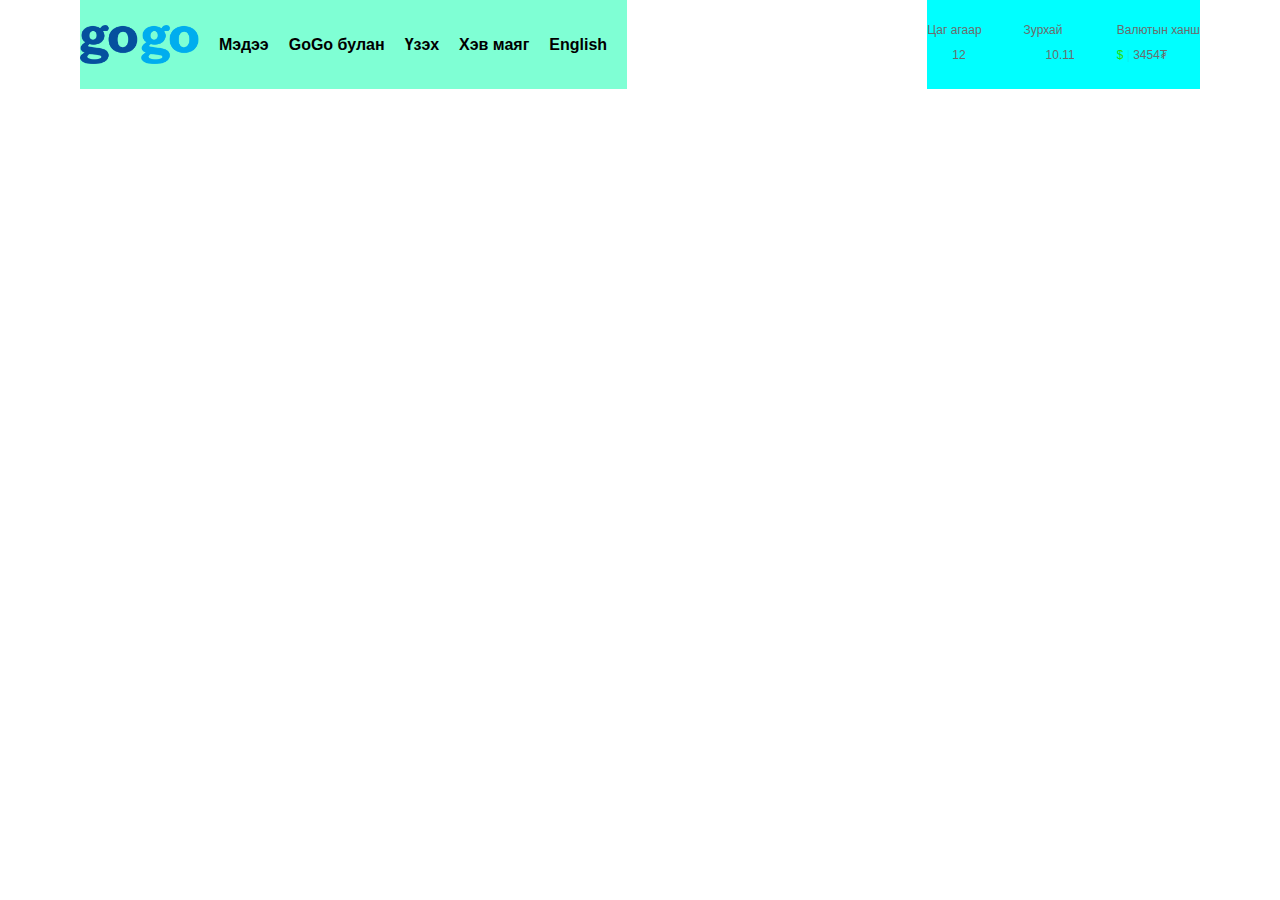
==== index.html @ 71630c90 "first commit" ====
<!DOCTYPE html>
<html lang="en">
  <head>
    <meta charset="UTF-8" />
    <meta name="viewport" content="width=device-width, initial-scale=1.0" />
    <title>Document</title>
    <link rel="stylesheet" href="./style.css" />
    <script
      src="https://kit.fontawesome.com/da4a5bc1f5.js"
      crossorigin="anonymous"
    ></script>
  </head>
  <body class="container">
    <header class="display-flex">
      <div class="header-left display-flex">
        <img src="./gogo-logo.345096b3.png" alt="gogo-logo" />
        <p>Мэдээ <i class="fa-solid fa-chevron-down"></i></p>
        <p>GoGo булан <i class="fa-solid fa-chevron-down"></i></p>
        <p>Үзэх <i class="fa-solid fa-chevron-down"></i></p>
        <p>Хэв маяг <i class="fa-solid fa-chevron-down"></i></p>
        <p>English</p>
        <i class="fa-solid fa-magnifying-glass"></i>
      </div>
      <div class="header-right display-flex">
        <div class="margin-right-30 nav-bar">
          <div>Цаг агаар</div>
          <div class="display-flex margin-top-5">
            <img
              class="margin-right-5"
              src="https://mgl.gogo.mn/newsn/v4/images/sun-icon.b61be7df.svg"
              width="20"
              alt=""
            />
            <p class="text-medium">12</p>
          </div>
        </div>
        <div class="nav-bar margin-right-30">
          <div>Зурхай</div>
          <div class="display-flex margin-top-5">
            <img
              class="margin-right-5"
              src="https://mgl.gogo.mn/newsn/v4/images/calendar-icon.ff84145b.svg"
              width="17"
              alt=""
            />
            <p class="text-medium">10.11</p>
          </div>
        </div>
        <div class="nav-bar">
          <div>Валютын ханш</div>
          <div class="margin-top-5">
            <span class="text-green">$</span>
            <span style="opacity: 0.1">|</span>
            3454₮
          </div>
        </div>
      </div>
    </header>
    <main></main>
    <footer></footer>
  </body>
</html>
---- style.css ----
* {
  box-sizing: border-box;
  margin: 0;
}
.container {
  font-family: Arial, Helvetica, sans-serif;
  max-width: 1200px;
  background-color: #fff;
  margin: auto;
}
.display-flex {
  display: flex;
}
.margin-top-5 {
  margin-top: 5px;
}
.margin-right-30 {
  margin-right: 30px;
}
.margin-right-5 {
  margin-right: 5px;
}
.text-medium {
  font-weight: 500;
}
.text-green {
  color: #2adb00;
}
header {
  justify-content: space-between;
  padding: 0px 40px;
  height: 89px;
  color: #6c6c6c;
  flex-wrap: wrap;
}
.header-left {
  align-items: center;
  font-size: 16px;
  font-weight: 700;
  color: #000;
  gap: 20px;
  background-color: aquamarine;
}
.header-right {
  font-size: 12px;
  font-weight: 300;
  gap: 12px;
  padding-top: 20px;
  background-color: aqua;
}
.nav-bar {
  line-height: 20px;
}
.header-left > img {
  height: 38.9px;
}
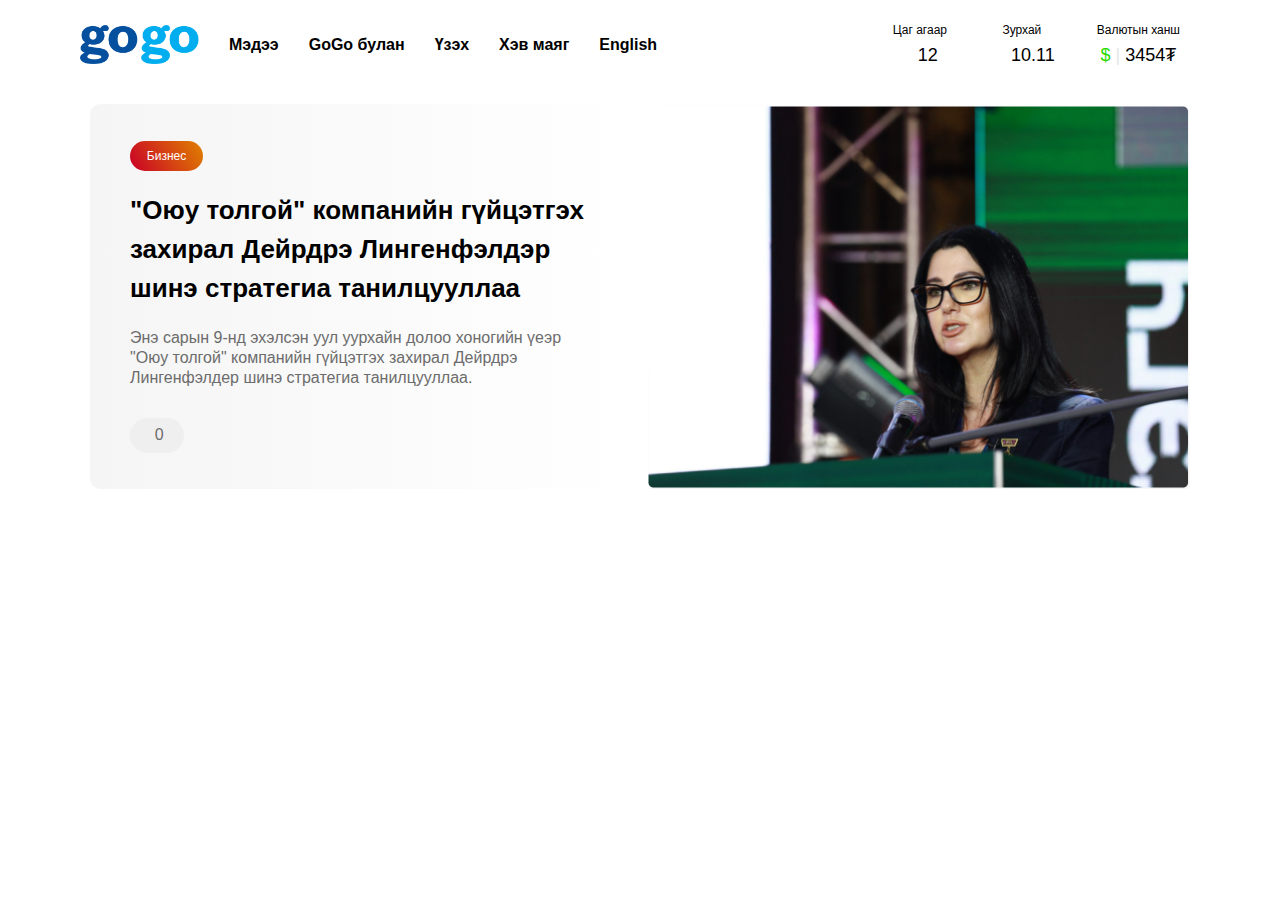
==== commit 445f933d: "section one" ====
--- a/index.html
+++ b/index.html
@@ -48,7 +48,7 @@
         </div>
         <div class="nav-bar">
           <div>Валютын ханш</div>
-          <div class="margin-top-5">
+          <div class="margin-top-5 text-medium">
             <span class="text-green">$</span>
             <span style="opacity: 0.1">|</span>
             3454₮
@@ -56,6 +56,30 @@
         </div>
       </div>
     </header>
+    <section class="section-one">
+      <div class="display-flex">
+        <div class="business padding-left-40">
+          <p class="business-button">Бизнес</p>
+          <h2>
+            "Оюу толгой" компанийн гүйцэтгэх захирал Дейрдрэ Лингенфэлдэр шинэ
+            стратегиа танилцууллаа
+          </h2>
+          <p class="text-13 color-grey margin-right-30 line-height-20">
+            Энэ сарын 9-нд эхэлсэн уул уурхайн долоо хоногийн үеэр "Оюу толгой"
+            компанийн гүйцэтгэх захирал Дейрдрэ Лингенфэлдер шинэ стратегиа
+            танилцууллаа.
+          </p>
+          <p class="share-button"><i class="fa-solid fa-share"></i>&nbsp;0</p>
+        </div>
+        <img id="business-photo" src="./bussiness photo.png" alt="" />
+      </div>
+      <div>
+        <div></div>
+        <div></div>
+        <div></div>
+        <div></div>
+      </div>
+    </section>
     <main></main>
     <footer></footer>
   </body>
--- a/style.css
+++ b/style.css
@@ -22,6 +22,7 @@
 }
 .text-medium {
   font-weight: 500;
+  font-size: 18px;
 }
 .text-green {
   color: #2adb00;
@@ -30,27 +31,99 @@
   justify-content: space-between;
   padding: 0px 40px;
   height: 89px;
-  color: #6c6c6c;
+  color: #000000;
   flex-wrap: wrap;
+  max-width: 1180px;
 }
 .header-left {
   align-items: center;
   font-size: 16px;
   font-weight: 700;
   color: #000;
-  gap: 20px;
-  background-color: aquamarine;
+  gap: 30px;
+}
+.fa-chevron-down {
+  font-size: 12px;
 }
 .header-right {
   font-size: 12px;
   font-weight: 300;
   gap: 12px;
   padding-top: 20px;
-  background-color: aqua;
 }
 .nav-bar {
   line-height: 20px;
+  text-align: center;
 }
 .header-left > img {
   height: 38.9px;
 }
+.section-one {
+  padding-top: 15px;
+  margin-bottom: 10px;
+  height: 736px;
+  margin: auto;
+  max-width: 1180px;
+  padding-right: 40px;
+  padding-left: 40px;
+}
+.business {
+  height: 385px;
+  width: 550px;
+  display: flex;
+  flex-direction: column;
+  justify-content: center;
+  background: linear-gradient(to right, #f5f5f5, #ffffff);
+  border-top-left-radius: 10px;
+  border-bottom-left-radius: 10px;
+}
+.business-button {
+  height: 30px;
+  width: 73px;
+  background: linear-gradient(129deg, #c40097, #d6710b);
+  background-image: linear-gradient(-120deg, #e08100, #c90027);
+  border-radius: 100px;
+  display: flex;
+  align-items: center;
+  justify-content: center;
+  color: #ffffff;
+  font-size: 12px;
+  margin-bottom: 20px;
+}
+h2 {
+  padding-right: 30px;
+  margin-bottom: 20px;
+  font-size: 26px;
+  line-height: 1.5;
+}
+.share-button {
+  margin-top: 30px;
+  width: 54px;
+  height: 35px;
+  background-color: #f0efef;
+  color: #6c6c6c;
+  display: flex;
+  justify-content: center;
+  align-items: center;
+  border-radius: 100px;
+}
+#business-photo {
+  height: 385px;
+  width: 550px;
+  margin-left: 15px;
+}
+.text{
+  font-size: 13px;
+}
+.color-grey {
+  color: #6c6c6c;
+}
+.line-height-20 {
+  line-height: 20px;
+}
+.padding-left-40 {
+  padding-left: 40px;
+}
+.fa-share {
+  color: #6c6c6c;
+}
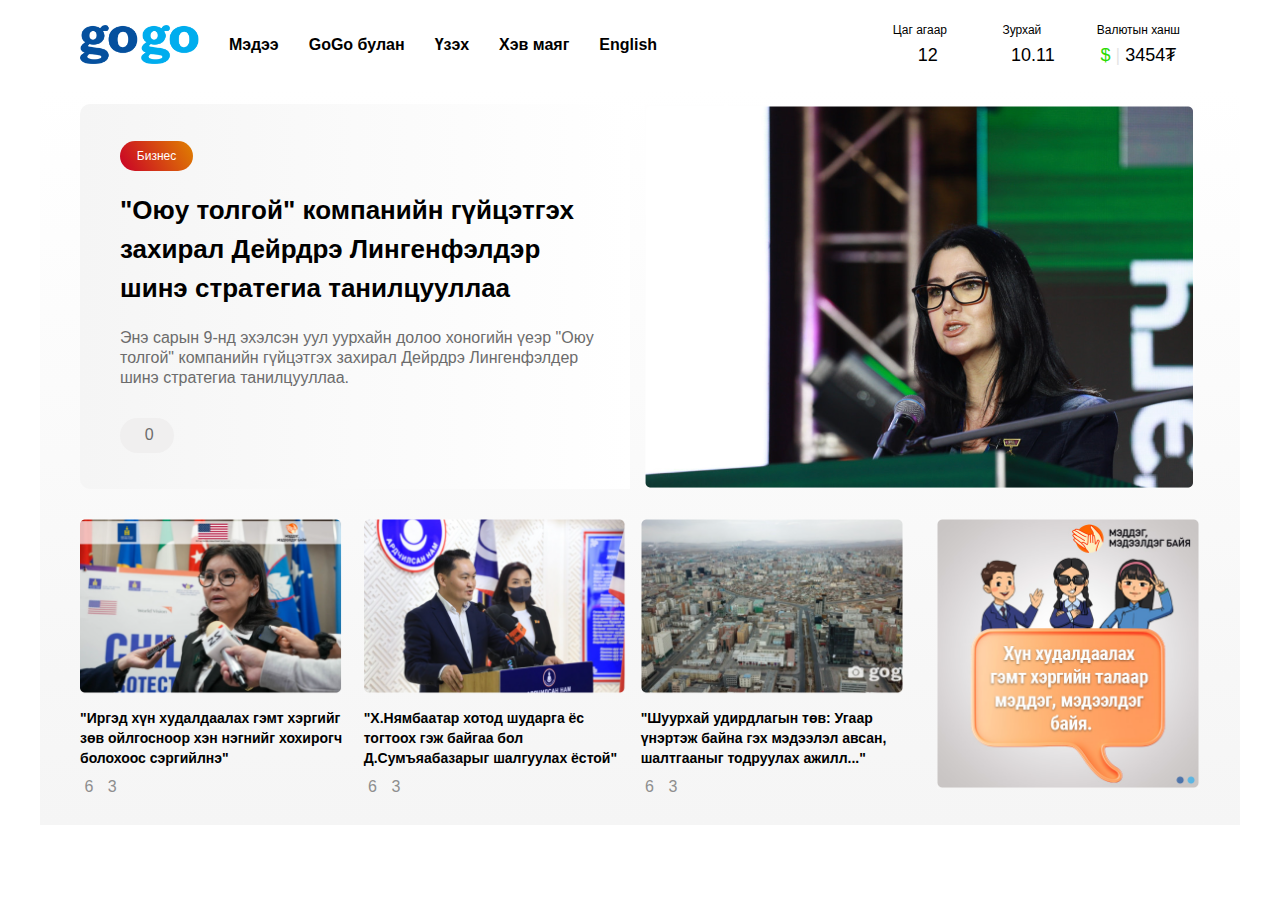
==== commit fd786e59: "section one end" ====
--- a/index.html
+++ b/index.html
@@ -56,7 +56,7 @@
         </div>
       </div>
     </header>
-    <section class="section-one">
+    <section class="section-one highlight">
       <div class="display-flex">
         <div class="business padding-left-40">
           <p class="business-button">Бизнес</p>
@@ -73,12 +73,36 @@
         </div>
         <img id="business-photo" src="./bussiness photo.png" alt="" />
       </div>
-      <div>
-        <div></div>
-        <div></div>
-        <div></div>
-        <div></div>
+      <div class="section-one-bottom display-flex">
+        <div>
+          <img src="./section-one-bottom-img-1.png" alt="">
+          <p class="margin-top-10 font-size-14 line-height-20 "> <b>"Иргэд хүн худалдаалах гэмт хэргийг зөв ойлгосноор хэн нэгнийг хохирогч болохоос сэргийлнэ"</b></p>
+          <div class="display-flex margin-top-10 color-grey-bright">
+            <p><i class="fa-solid fa-share"></i>&nbsp;6</p>
+            <p><i class="fa-solid fa-message"></i>&nbsp;3</p>
+          </div>
+        </div>
+        <div>
+          <img src="./section-one-bottom-img-2.png" alt="">
+          <p class="margin-top-10 font-size-14 line-height-20">
+            <b>"Х.Нямбаатар хотод шударга ёс тогтоох гэж байгаа бол Д.Сумъяабазарыг шалгуулах ёстой"</b></p>
+          <div class="display-flex  margin-top-10 color-grey-bright">
+            <p><i class="fa-solid fa-share"></i>&nbsp;6</p>
+            <p><i class="fa-solid fa-message"></i>&nbsp;3</p>
+          </div>
+        </div>
+        <div><img src="./section-one-bottom-3.png" alt="">
+          <p class="margin-top-10 font-size-14 line-height-20 "> <b>"Шуурхай удирдлагын төв: Угаар үнэртэж байна гэх мэдээлэл авсан, шалтгааныг тодруулах ажилл..."</b></p>
+          <div class="display-flex margin-top-10 color-grey-bright">
+            <p><i class="fa-solid fa-share "></i>&nbsp;6</p>
+            <p><i class="fa-solid fa-message"></i>&nbsp;3</p>
+          </div>
+        </div>
+        <div> <img id="adds" src="./section-one-bottom-4.png" alt=""></div>
       </div>
+    </section>
+    <section class="section-two">
+      
     </section>
     <main></main>
     <footer></footer>
--- a/style.css
+++ b/style.css
@@ -24,8 +24,27 @@
   font-weight: 500;
   font-size: 18px;
 }
+.padding-left-40 {
+  padding-left: 40px;
+}
+.margin-top-10 {
+  margin-top: 10px;
+}
+.font-size-14 {
+  font-size: 14px;
+}
 .text-green {
   color: #2adb00;
+}
+.line-height-20 {
+  line-height: 20px;
+}
+.color-grey {
+  color: #6c6c6c;
+}
+.color-grey-bright {
+  color: #8e8e8e;
+  gap: 10px;
 }
 header {
   justify-content: space-between;
@@ -66,6 +85,10 @@
   max-width: 1180px;
   padding-right: 40px;
   padding-left: 40px;
+}
+.highlight {
+  background: linear-gradient(to top, #f5f5f5, #ffffff);
+  max-width: 2000px !important;
 }
 .business {
   height: 385px;
@@ -112,18 +135,24 @@
   width: 550px;
   margin-left: 15px;
 }
-.text{
+.text {
   font-size: 13px;
 }
-.color-grey {
-  color: #6c6c6c;
-}
-.line-height-20 {
-  line-height: 20px;
-}
-.padding-left-40 {
-  padding-left: 40px;
+.fa-message {
+  color: #8e8e8e;
 }
 .fa-share {
-  color: #6c6c6c;
+  color: #8e8e8e;
 }
+.section-one-bottom {
+  height: 233px;
+  gap: 15px;
+  margin-top: 30px;
+  padding-bottom: 50px;
+}
+.section-one-bottom img {
+  height: 175px;
+}
+#adds {
+  height: 270px;
+}
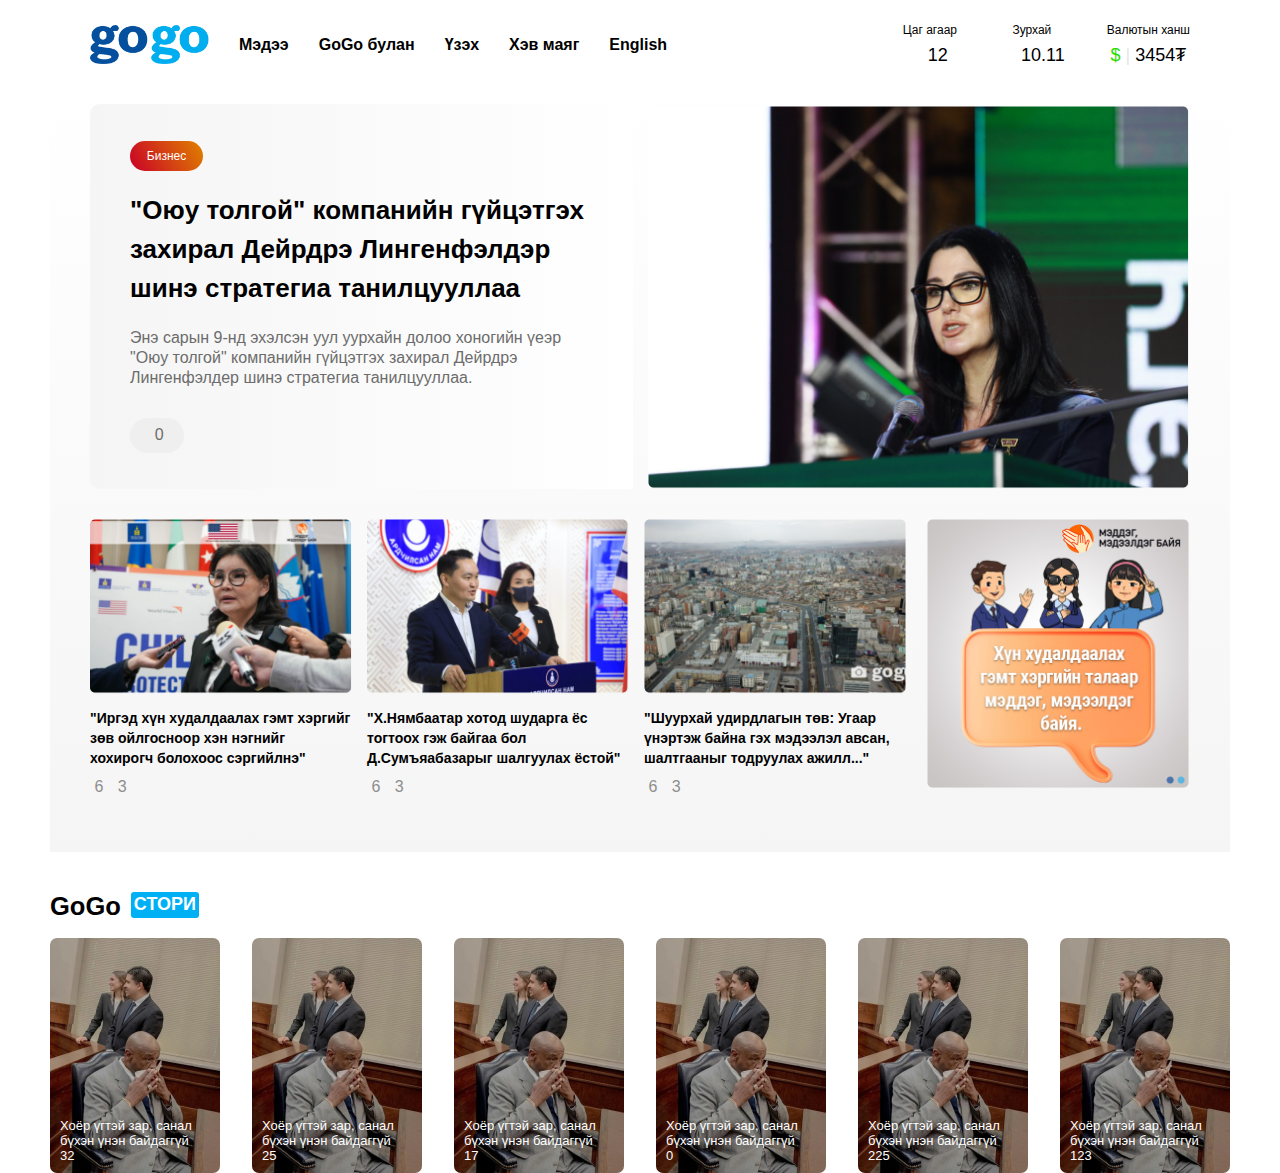
==== commit 65220aa2: "section two, three" ====
--- a/index.html
+++ b/index.html
@@ -75,36 +75,157 @@
       </div>
       <div class="section-one-bottom display-flex">
         <div>
-          <img src="./section-one-bottom-img-1.png" alt="">
-          <p class="margin-top-10 font-size-14 line-height-20 "> <b>"Иргэд хүн худалдаалах гэмт хэргийг зөв ойлгосноор хэн нэгнийг хохирогч болохоос сэргийлнэ"</b></p>
+          <img src="./section-one-bottom-img-1.png" alt="" />
+          <p class="margin-top-10 font-size-14 line-height-20">
+            <b
+              >"Иргэд хүн худалдаалах гэмт хэргийг зөв ойлгосноор хэн нэгнийг
+              хохирогч болохоос сэргийлнэ"</b
+            >
+          </p>
           <div class="display-flex margin-top-10 color-grey-bright">
             <p><i class="fa-solid fa-share"></i>&nbsp;6</p>
             <p><i class="fa-solid fa-message"></i>&nbsp;3</p>
           </div>
         </div>
         <div>
-          <img src="./section-one-bottom-img-2.png" alt="">
+          <img src="./section-one-bottom-img-2.png" alt="" />
           <p class="margin-top-10 font-size-14 line-height-20">
-            <b>"Х.Нямбаатар хотод шударга ёс тогтоох гэж байгаа бол Д.Сумъяабазарыг шалгуулах ёстой"</b></p>
-          <div class="display-flex  margin-top-10 color-grey-bright">
+            <b
+              >"Х.Нямбаатар хотод шударга ёс тогтоох гэж байгаа бол
+              Д.Сумъяабазарыг шалгуулах ёстой"</b
+            >
+          </p>
+          <div class="display-flex margin-top-10 color-grey-bright">
             <p><i class="fa-solid fa-share"></i>&nbsp;6</p>
             <p><i class="fa-solid fa-message"></i>&nbsp;3</p>
           </div>
         </div>
-        <div><img src="./section-one-bottom-3.png" alt="">
-          <p class="margin-top-10 font-size-14 line-height-20 "> <b>"Шуурхай удирдлагын төв: Угаар үнэртэж байна гэх мэдээлэл авсан, шалтгааныг тодруулах ажилл..."</b></p>
+        <div>
+          <img src="./section-one-bottom-3.png" alt="" />
+          <p class="margin-top-10 font-size-14 line-height-20">
+            <b
+              >"Шуурхай удирдлагын төв: Угаар үнэртэж байна гэх мэдээлэл авсан,
+              шалтгааныг тодруулах ажилл..."</b
+            >
+          </p>
           <div class="display-flex margin-top-10 color-grey-bright">
-            <p><i class="fa-solid fa-share "></i>&nbsp;6</p>
+            <p><i class="fa-solid fa-share"></i>&nbsp;6</p>
             <p><i class="fa-solid fa-message"></i>&nbsp;3</p>
           </div>
         </div>
-        <div> <img id="adds" src="./section-one-bottom-4.png" alt=""></div>
+        <div><img id="adds" src="./section-one-bottom-4.png" alt="" /></div>
       </div>
     </section>
-    <section class="section-two">
-      
+    <section class="section-two container">
+      <div class="display-flex">
+        <p id="gogo-tittle">GoGo</p>
+        <p id="story">СТОРИ</p>
+      </div>
+      <div class="section-two-bottom display-flex container">
+        <div class="card card1">
+          <div class="card-top">
+            <img
+              src="https://mgl.gogo.mn//newsn/v4/images/author.df8ba556.svg"
+              width="30"
+              alt=""
+            />&nbsp;
+          </div>
+          <div class="card-bottom">
+            <div>Хоёр үгтэй зар, санал бүхэн үнэн байдаггүй</div>
+            <div>
+              <i class="fas fa-eye margin-top-5 "></i>
+              32
+            </div>
+          </div>
+        </div>
+        <div class="card card1">
+          <div class="card-top">
+            <img
+              src="https://mgl.gogo.mn//newsn/v4/images/author.df8ba556.svg"
+              width="30"
+              alt=""
+            />&nbsp;
+          </div>
+          <div class="card-bottom">
+            <div>Хоёр үгтэй зар, санал бүхэн үнэн байдаггүй</div>
+            <div>
+              <i class="fas fa-eye margin-top-5 "></i>
+              25
+            </div>
+          </div>
+        </div>
+        <div class="card card1">
+          <div class="card-top">
+            <img
+              src="https://mgl.gogo.mn//newsn/v4/images/author.df8ba556.svg"
+              width="30"
+              alt=""
+            />&nbsp;
+          </div>
+          <div class="card-bottom">
+            <div>Хоёр үгтэй зар, санал бүхэн үнэн байдаггүй</div>
+            <div>
+              <i class="fas fa-eye margin-top-5 "></i>
+              17
+            </div>
+          </div>
+        </div>
+        <div class="card card1">
+          <div class="card-top">
+            <img
+              src="https://mgl.gogo.mn//newsn/v4/images/author.df8ba556.svg"
+              width="30"
+              alt=""
+            />&nbsp;
+          </div>
+          <div class="card-bottom">
+            <div>Хоёр үгтэй зар, санал бүхэн үнэн байдаггүй</div>
+            <div>
+              <i class="fas fa-eye margin-top-5 "></i>
+              0
+            </div>
+          </div>
+        </div>
+        <div class="card card1">
+          <div class="card-top">
+            <img
+              src="https://mgl.gogo.mn//newsn/v4/images/author.df8ba556.svg"
+              width="30"
+              alt=""
+            />&nbsp;
+          </div>
+          <div class="card-bottom">
+            <div>Хоёр үгтэй зар, санал бүхэн үнэн байдаггүй</div>
+            <div>
+              <i class="fas fa-eye margin-top-5 "></i>
+              225
+            </div>
+          </div>
+        </div>
+        <div class="card card1">
+          <div class="card-top">
+            <img
+              src="https://mgl.gogo.mn//newsn/v4/images/author.df8ba556.svg"
+              width="30"
+              alt=""
+            />&nbsp;
+          </div>
+          <div class="card-bottom">
+            <div>Хоёр үгтэй зар, санал бүхэн үнэн байдаггүй</div>
+            <div>
+              <i class="fas fa-eye margin-top-5 "></i>
+              123
+            </div>
+          </div>
+        </div>
+      </div>
     </section>
-    <main></main>
+    <section class="section-three">
+      <aside class="left-aside">
+
+      </aside>
+      <aside class="right-aside"></aside>
+    </section>
     <footer></footer>
   </body>
 </html>
--- a/style.css
+++ b/style.css
@@ -4,8 +4,7 @@
 }
 .container {
   font-family: Arial, Helvetica, sans-serif;
-  max-width: 1200px;
-  background-color: #fff;
+  max-width: 1180px;
   margin: auto;
 }
 .display-flex {
@@ -79,8 +78,8 @@
 }
 .section-one {
   padding-top: 15px;
-  margin-bottom: 10px;
-  height: 736px;
+  padding-bottom: 50px;
+  height: 763px;
   margin: auto;
   max-width: 1180px;
   padding-right: 40px;
@@ -148,7 +147,6 @@
   height: 233px;
   gap: 15px;
   margin-top: 30px;
-  padding-bottom: 50px;
 }
 .section-one-bottom img {
   height: 175px;
@@ -156,3 +154,61 @@
 #adds {
   height: 270px;
 }
+.section-two {
+  height: 25.5px;
+  margin-top: 40px;
+}
+#gogo-tittle {
+  font-size: 25.5px;
+  font-family: Arial, Helvetica, sans-serif;
+  font-weight: 600;
+}
+#story {
+  height: 25.5px;
+  width: 69, 7px;
+  font-size: 18px;
+  font-weight: 700;
+  background-color: #00b0f4;
+  border-radius: 3px;
+  padding: 2px 3px;
+  color: #fff;
+  display: flex;
+  align-items: center;
+  justify-content: center;
+  margin-left: 10px;
+  margin-bottom: 20px;
+}
+.section-two-bottom {
+  max-width: 1180px;
+  justify-content: space-between;
+}
+.card {
+  height: 235px;
+  width: 170px;
+  display: flex;
+  flex-direction: column;
+  justify-content: space-between;
+  border-radius: 7px;
+}
+.card1 {
+  background: url(./section\ two\ 2.png);
+  background-size: 100%;
+}
+.card:hover {
+  opacity: 1;
+  background-size: 105%;
+  transition: all 0.7s;
+}
+.card-top {
+  height: 50px;
+  padding: 10px;
+}
+.card-bottom {
+  font-size: 13px;
+  color: #FFFFFF;
+  font-weight: 500;
+  padding: 10px;
+}
+.fa-eye {
+  color:#ffffff
+}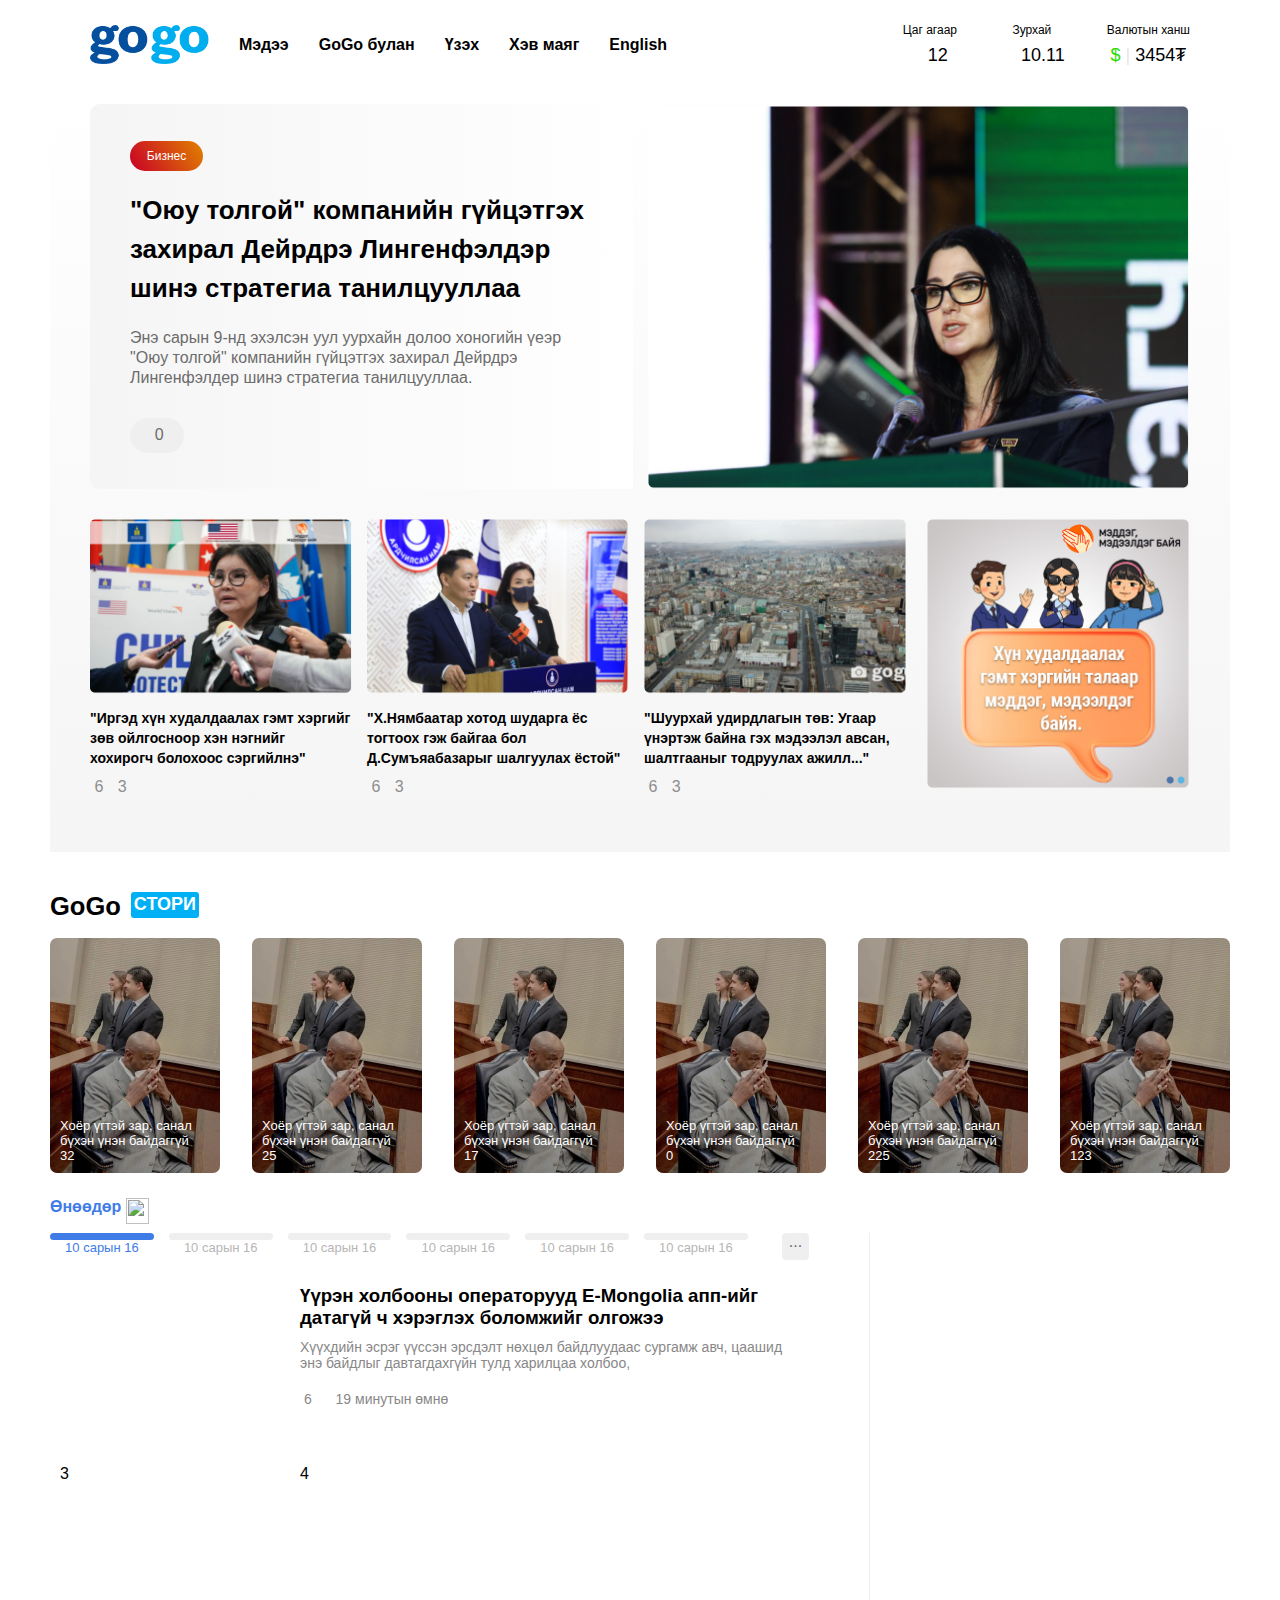
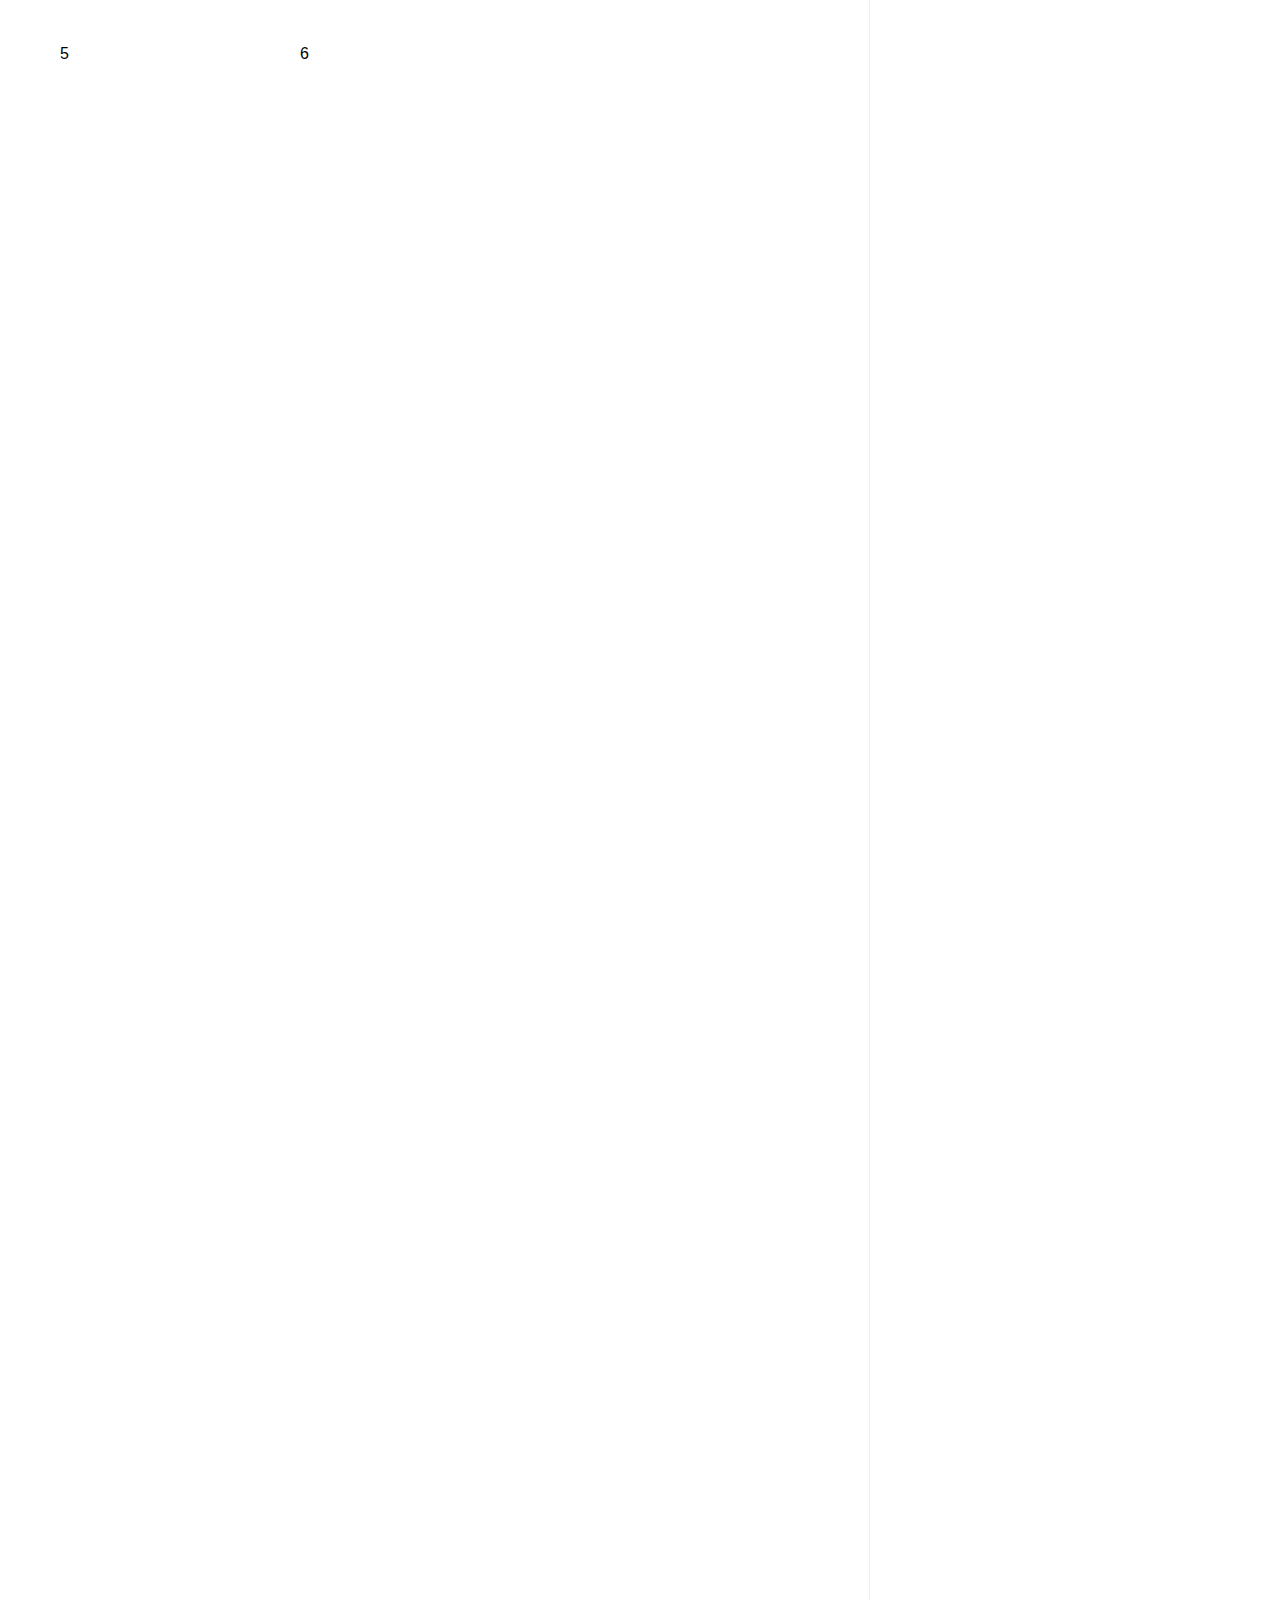
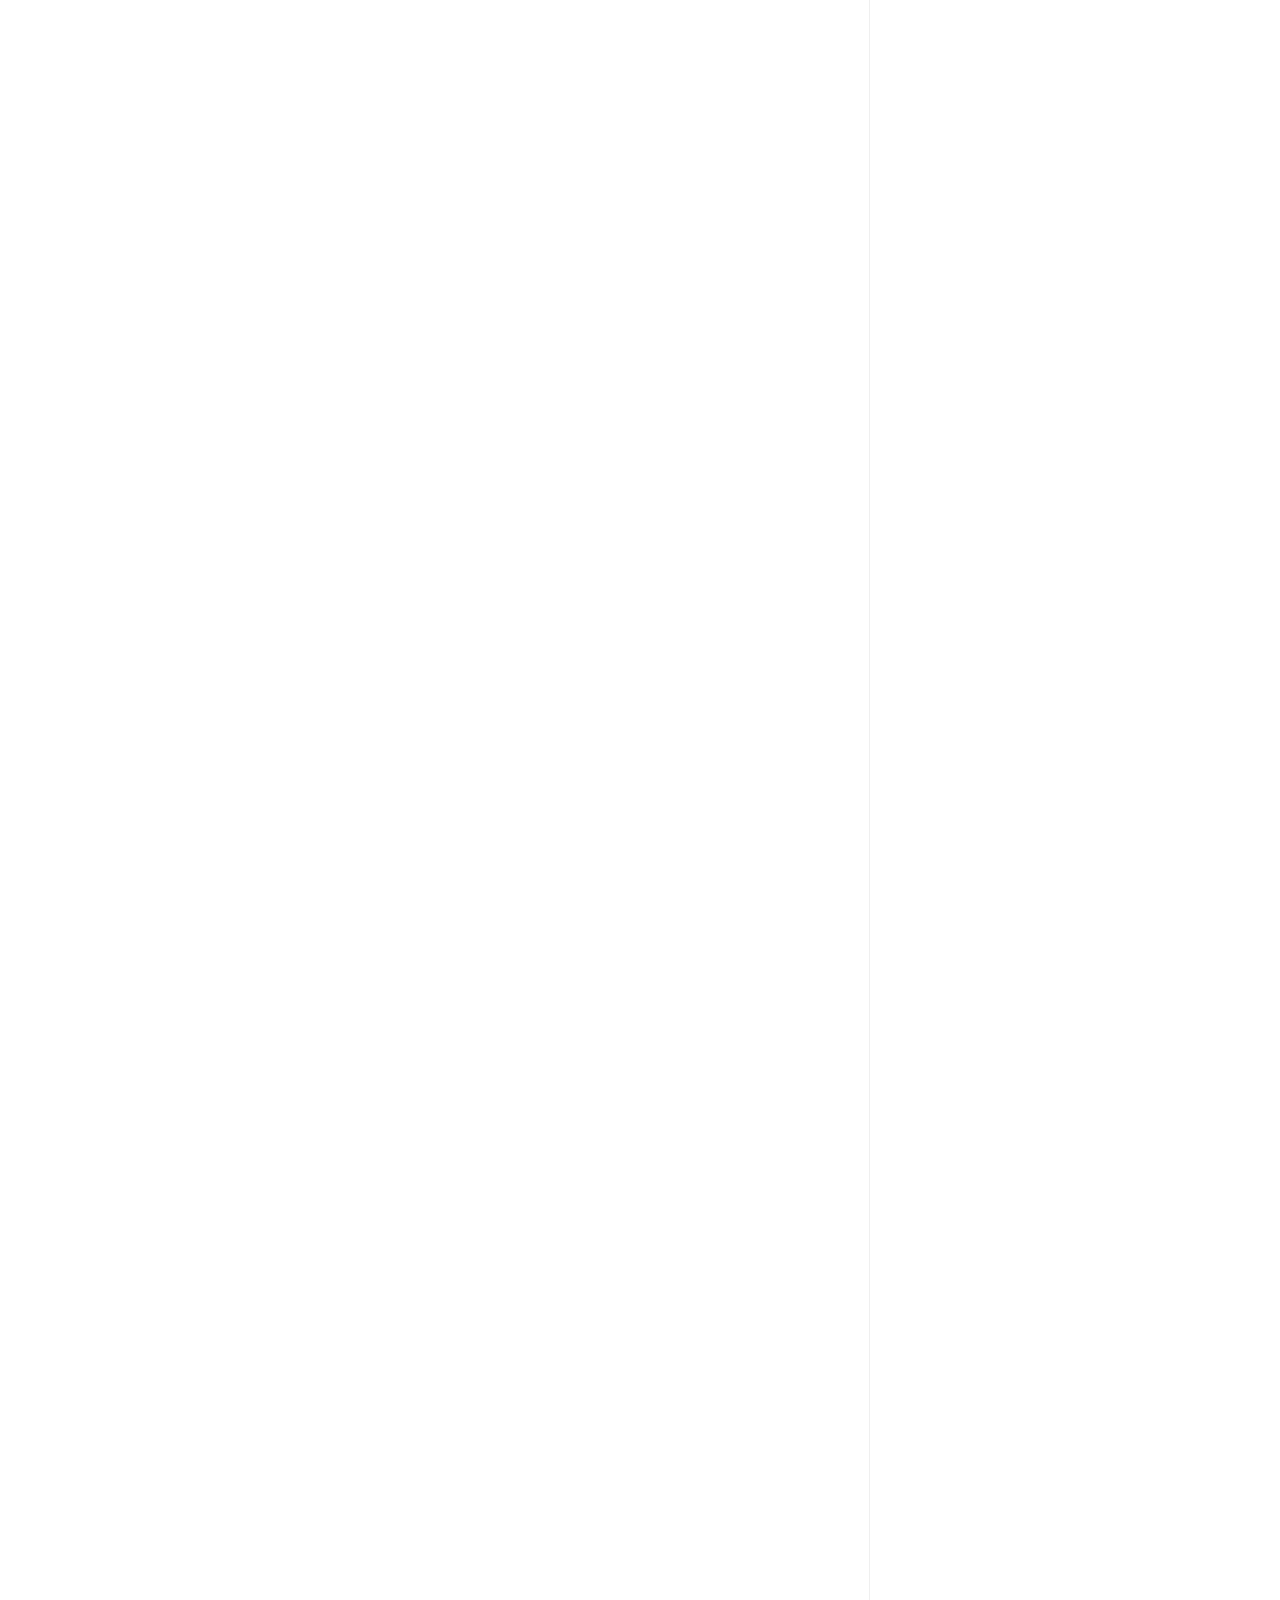
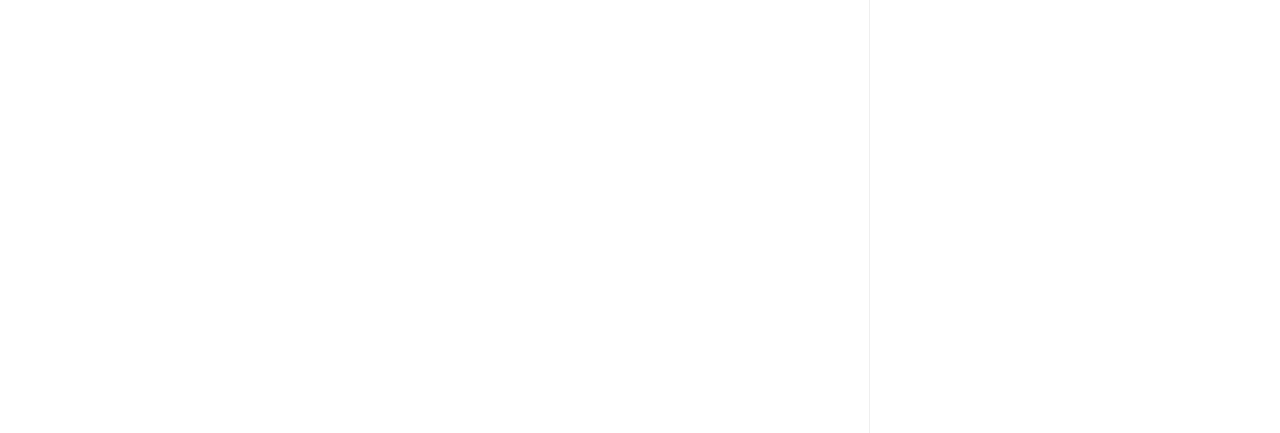
==== commit aa97e567: "aside" ====
--- a/index.html
+++ b/index.html
@@ -133,7 +133,7 @@
           <div class="card-bottom">
             <div>Хоёр үгтэй зар, санал бүхэн үнэн байдаггүй</div>
             <div>
-              <i class="fas fa-eye margin-top-5 "></i>
+              <i class="fas fa-eye margin-top-5"></i>
               32
             </div>
           </div>
@@ -149,7 +149,7 @@
           <div class="card-bottom">
             <div>Хоёр үгтэй зар, санал бүхэн үнэн байдаггүй</div>
             <div>
-              <i class="fas fa-eye margin-top-5 "></i>
+              <i class="fas fa-eye margin-top-5"></i>
               25
             </div>
           </div>
@@ -165,7 +165,7 @@
           <div class="card-bottom">
             <div>Хоёр үгтэй зар, санал бүхэн үнэн байдаггүй</div>
             <div>
-              <i class="fas fa-eye margin-top-5 "></i>
+              <i class="fas fa-eye margin-top-5"></i>
               17
             </div>
           </div>
@@ -181,7 +181,7 @@
           <div class="card-bottom">
             <div>Хоёр үгтэй зар, санал бүхэн үнэн байдаггүй</div>
             <div>
-              <i class="fas fa-eye margin-top-5 "></i>
+              <i class="fas fa-eye margin-top-5"></i>
               0
             </div>
           </div>
@@ -197,7 +197,7 @@
           <div class="card-bottom">
             <div>Хоёр үгтэй зар, санал бүхэн үнэн байдаггүй</div>
             <div>
-              <i class="fas fa-eye margin-top-5 "></i>
+              <i class="fas fa-eye margin-top-5"></i>
               225
             </div>
           </div>
@@ -213,16 +213,82 @@
           <div class="card-bottom">
             <div>Хоёр үгтэй зар, санал бүхэн үнэн байдаггүй</div>
             <div>
-              <i class="fas fa-eye margin-top-5 "></i>
+              <i class="fas fa-eye margin-top-5"></i>
               123
             </div>
           </div>
         </div>
       </div>
     </section>
-    <section class="section-three">
+    <section class="section-three container">
       <aside class="left-aside">
-
+        <div class="display-flex today">
+          <p>Өнөөдөр</p>
+          &nbsp;
+          <img
+            src="https://mgl.gogo.mn//newsn/v4/images/todaynews.6ba1d8b2.png"
+            width="23"
+            alt=""
+            style="height: 26px"
+          />
+        </div>
+        <div class="display-flex">
+          <a class="home-calendar-container"
+            ><div class="calendar-one-day"></div>
+            <div class="home-calendar-text">10 сарын 16</div></a
+          >
+          <a class="home-calendar-container-grey"
+            ><div class="calendar-one-day-grey"></div>
+            <div class="home-calendar-text-grey">10 сарын 16</div></a
+          >
+          <a class="home-calendar-container-grey"
+            ><div class="calendar-one-day-grey"></div>
+            <div class="home-calendar-text-grey">10 сарын 16</div></a
+          >
+          <a class="home-calendar-container-grey"
+            ><div class="calendar-one-day-grey"></div>
+            <div class="home-calendar-text-grey">10 сарын 16</div></a
+          >
+          <a class="home-calendar-container-grey"
+            ><div class="calendar-one-day-grey"></div>
+            <div class="home-calendar-text-grey">10 сарын 16</div></a
+          >
+          <a class="home-calendar-container-grey"
+            ><div class="calendar-one-day-grey"></div>
+            <div class="home-calendar-text-grey">10 сарын 16</div></a
+          >
+        </div>
+        <div class="grid-container">
+          <div>
+            <img
+              src="https://mgl.gogo.mn/newsn/thumbnail/420/images/c/2023/10/311859-16102023-1697442741-836131948-opeartors.jpg"
+              alt=""
+              style="height: 135px"
+            />
+          </div>
+          <div>
+            <h3>
+              Үүрэн холбооны операторууд E-Mongolia апп-ийг датагүй ч хэрэглэх
+              боломжийг олгожээ
+            </h3>
+            <p class="margin-top-10 font-size-14 color88">
+              Хүүхдийн эсрэг үүссэн эрсдэлт нөхцөл байдлуудаас сургамж авч,
+              цаашид энэ байдлыг давтагдахгүйн тулд харилцаа холбоо,
+            </p>
+            <div class="display-flex color88 margin-top-20 font-size-14">
+              <p><i class="fa-solid fa-share "></i>&nbsp;6</p>
+              <p><i class="fa-solid fa-clock "></i>&nbsp;19 минутын өмнө</p>
+            </div>
+          </div>
+          <div>3</div>
+          <div>4</div>
+          <div>5</div>
+          <div>6</div>
+        </div>
+      </aside>
+      <aside class="middle-aside display-flex">
+        <p>...</p>
+        <div class="line"></div>
       </aside>
       <aside class="right-aside"></aside>
     </section>
--- a/style.css
+++ b/style.css
@@ -44,6 +44,12 @@
 .color-grey-bright {
   color: #8e8e8e;
   gap: 10px;
+}
+.color88 {
+  color: #888888;
+}
+.margin-top-20 {
+  margin-top: 20px;
 }
 header {
   justify-content: space-between;
@@ -205,10 +211,94 @@
 }
 .card-bottom {
   font-size: 13px;
-  color: #FFFFFF;
+  color: #ffffff;
   font-weight: 500;
   padding: 10px;
 }
 .fa-eye {
-  color:#ffffff
-}+  color: #ffffff;
+}
+.section-three {
+  display: flex;
+  margin-top: 280px;
+}
+.left-aside {
+  width: 690px;
+}
+.today {
+  color: #407ce8;
+  font-size: 16px;
+  font-weight: 550;
+  height: 27.8px;
+  margin-bottom: 8px;
+}
+.home-calendar-container {
+  color: #b7b6b6;
+  width: 103.8px;
+  height: 22px;
+}
+.home-calendar-container-grey {
+  color: #b7b6b6;
+  width: 118.8px;
+  height: 22px;
+}
+.calendar-one-day {
+  width: 103.8px;
+  height: 7px;
+  background-color: #407ce8;
+  border-radius: 5px;
+}
+.calendar-one-day-grey {
+  width: 103.8px;
+  height: 7px;
+  background-color: #efefef;
+  border-radius: 5px;
+  margin-left: 15px;
+}
+.home-calendar-text {
+  color: #407ce8;
+  font-size: 13px;
+  text-align: center;
+}
+.home-calendar-text-grey {
+  color: #b7b6b6;
+  font-size: 13px;
+  text-align: center;
+  margin-left: 15px;
+}
+.grid-container {
+  width: 740px;
+  display: grid;
+  grid-template-columns: 220px 500px;
+  grid-template-rows: 160px 160px 160px;
+  gap: 20px;
+  padding: 10px;
+  padding-top: 30px;
+}
+.middle-aside {
+  margin-left: 30px;
+}
+.middle-aside > p {
+  text-align: center;
+  width: 27px;
+  height: 27px;
+  color: #6c6c6c;
+  background-color: #efefef;
+  border-radius: 4px;
+  margin-top: 35px;
+  margin-left: 12px;
+}
+.line {
+  height: 4000px;
+  border-left: #efefef solid 1px;
+  margin-left: 60px;
+  margin-top: 35px;
+}
+.right-aside {
+  width: 290px;
+  margin-left: 70px;
+  margin-top: 35px;
+}
+.fa-clock {
+  margin-left: 20px;
+}
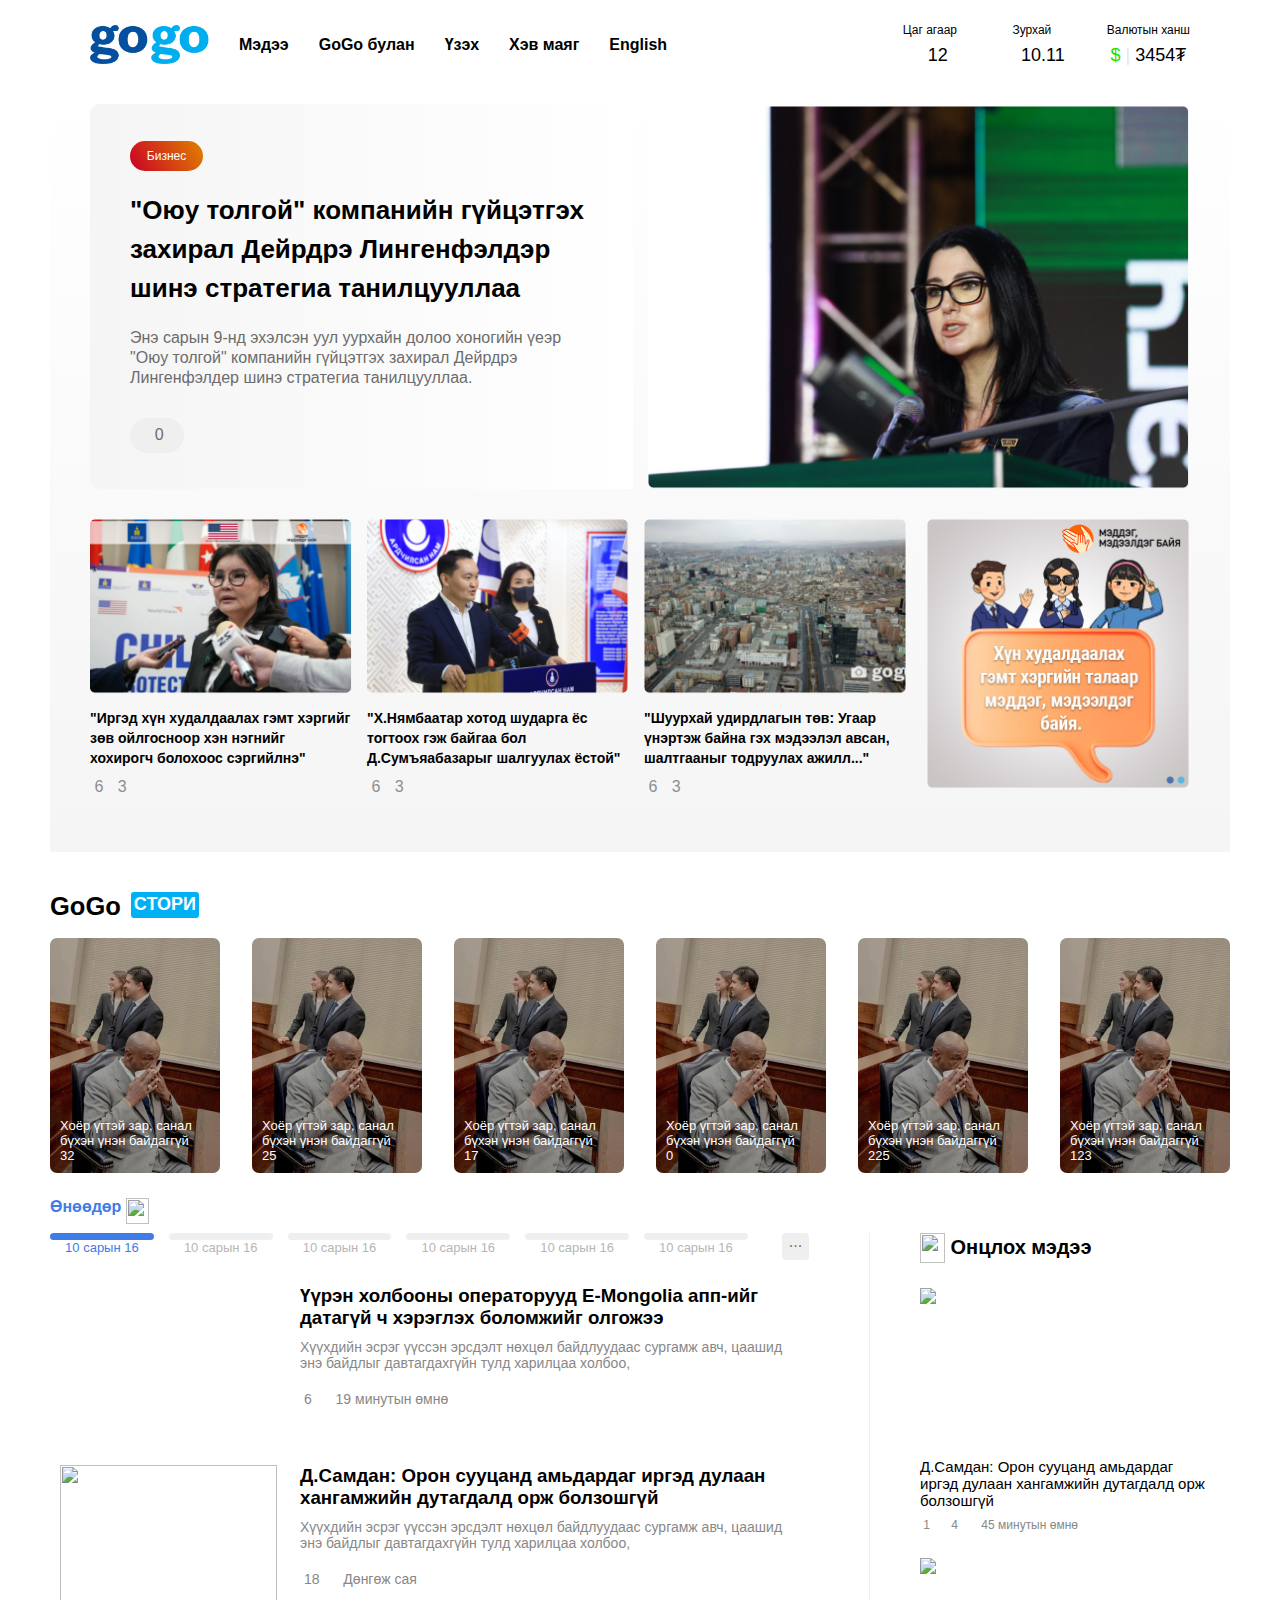
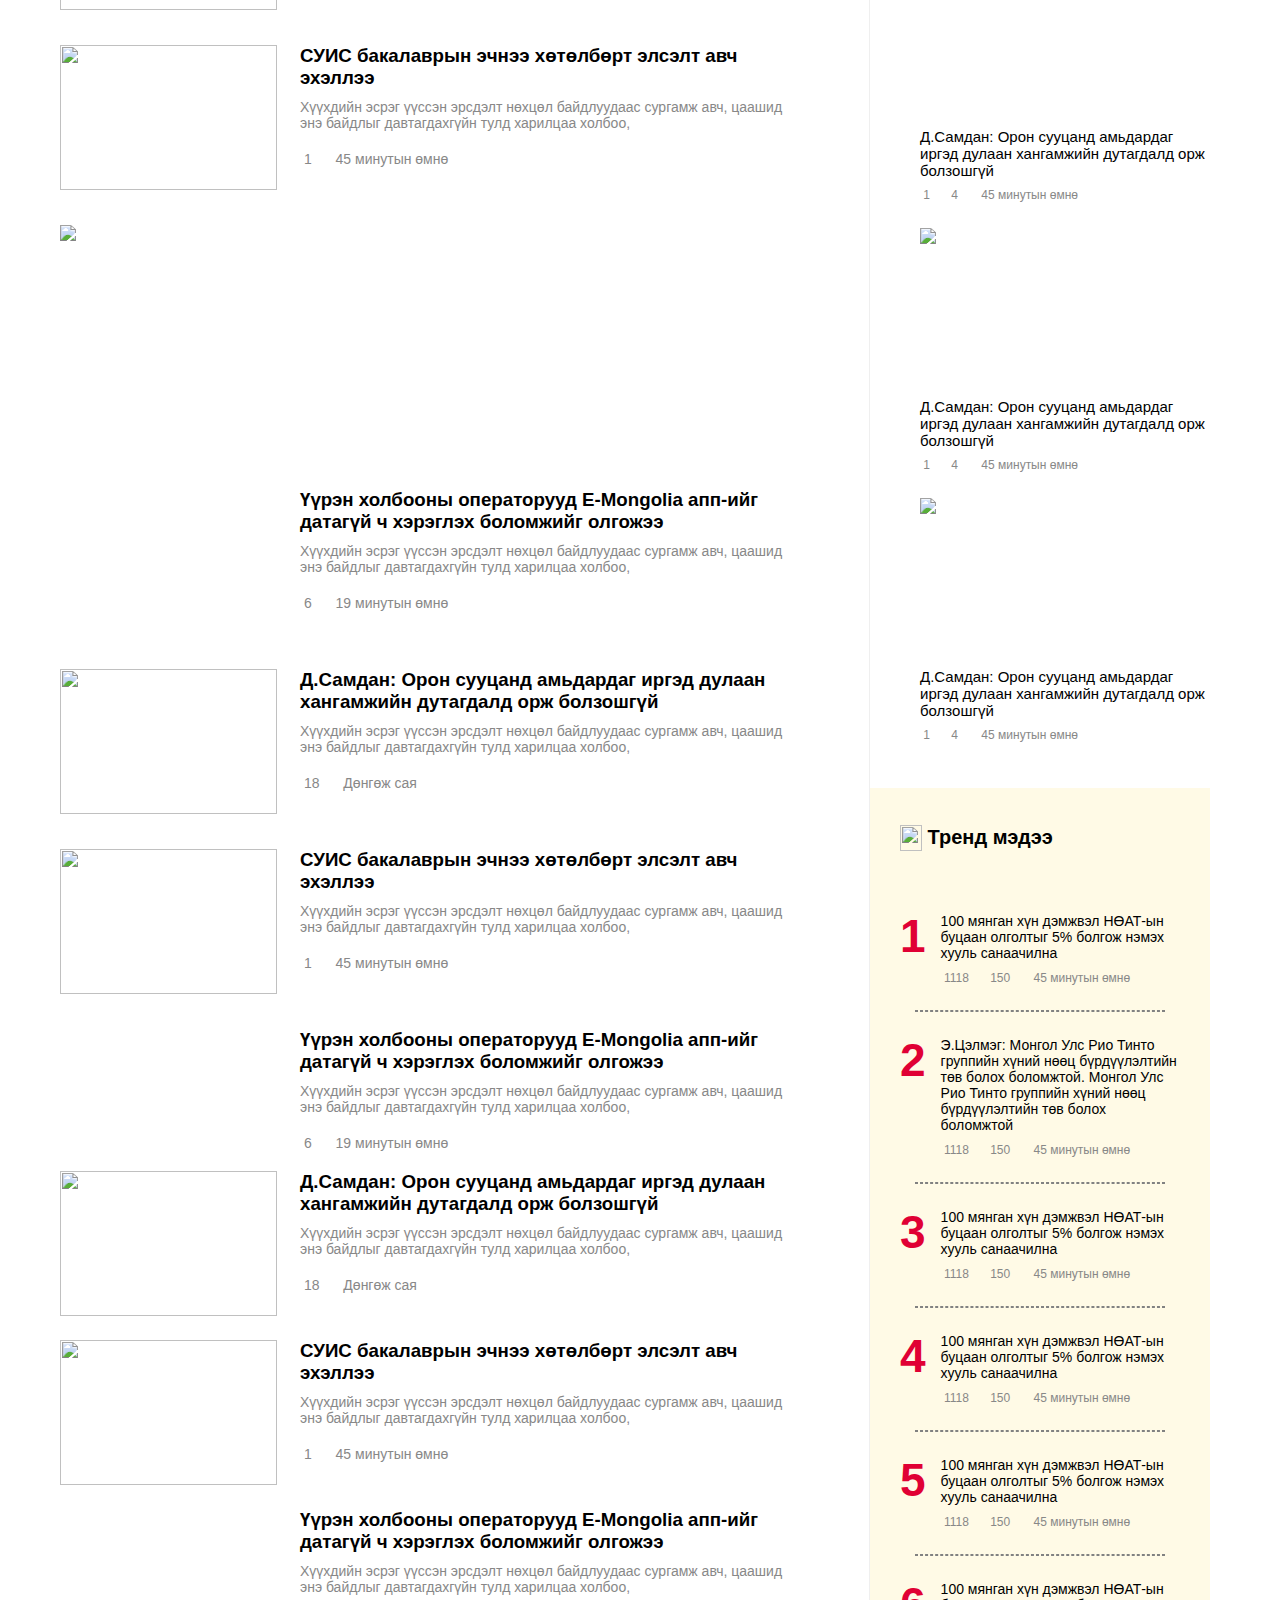
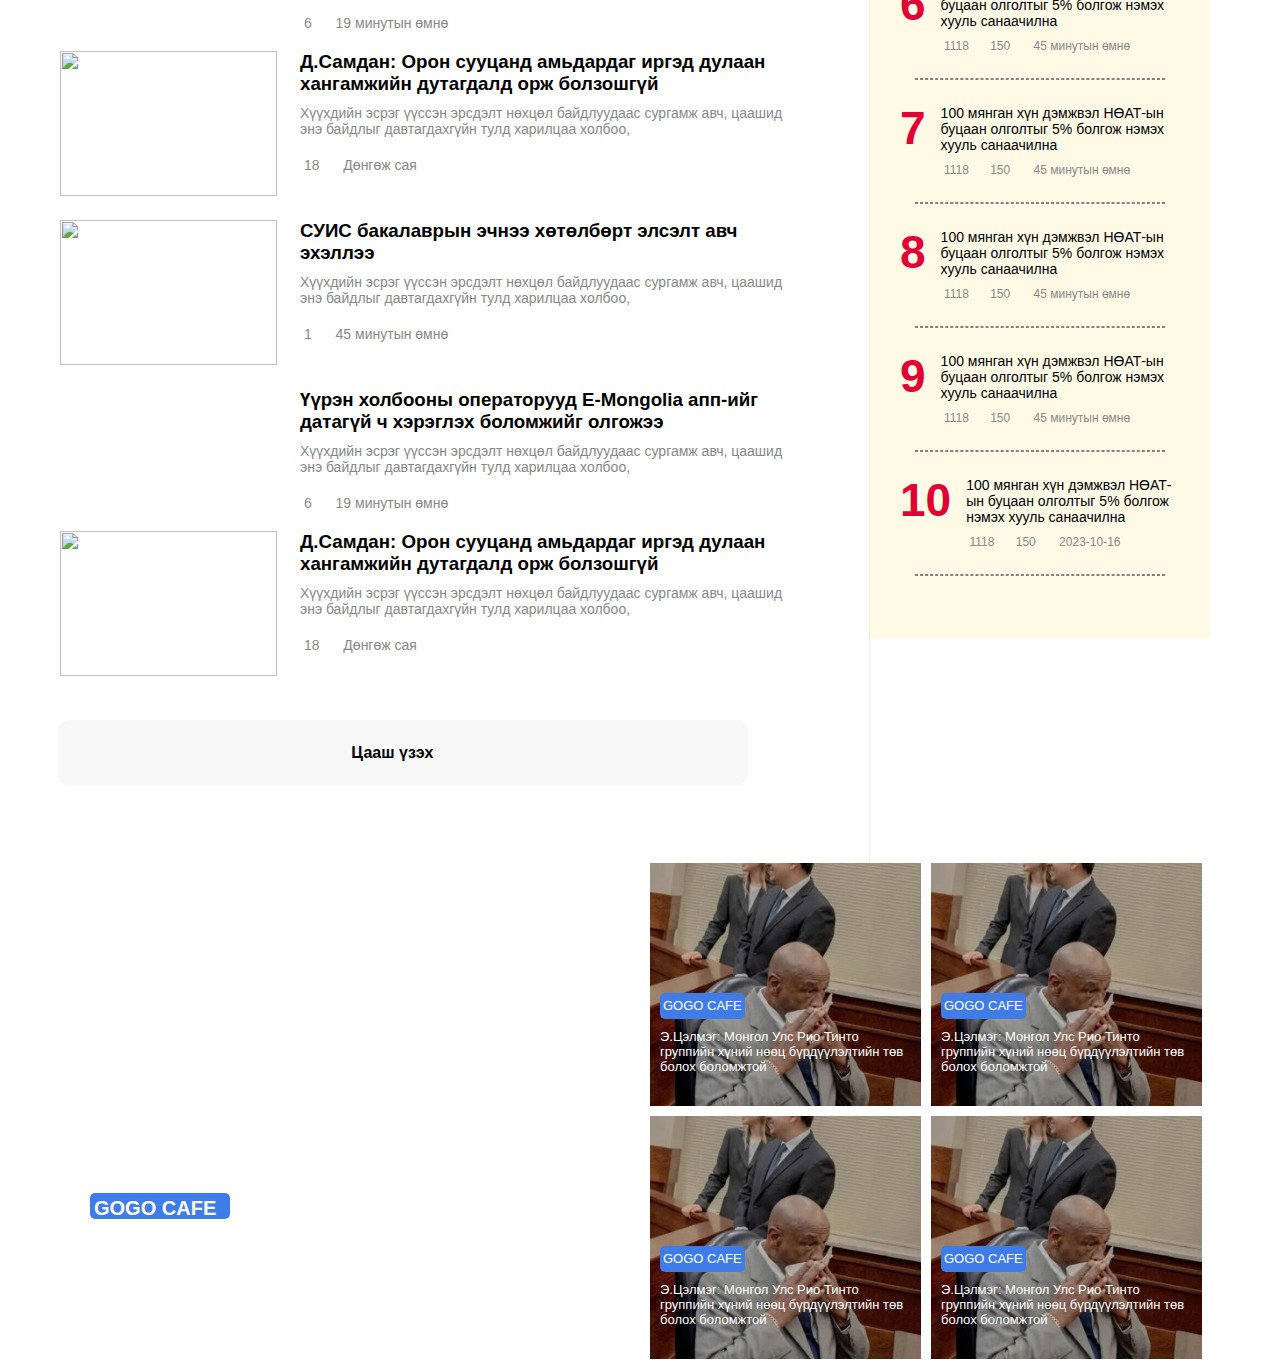
==== commit 7c6ab985: "section four" ====
--- a/index.html
+++ b/index.html
@@ -276,21 +276,596 @@
               цаашид энэ байдлыг давтагдахгүйн тулд харилцаа холбоо,
             </p>
             <div class="display-flex color88 margin-top-20 font-size-14">
-              <p><i class="fa-solid fa-share "></i>&nbsp;6</p>
-              <p><i class="fa-solid fa-clock "></i>&nbsp;19 минутын өмнө</p>
-            </div>
-          </div>
-          <div>3</div>
-          <div>4</div>
-          <div>5</div>
-          <div>6</div>
+              <p><i class="fa-solid fa-share"></i>&nbsp;6</p>
+              <p><i class="fa-solid fa-clock"></i>&nbsp;19 минутын өмнө</p>
+            </div>
+          </div>
+          <div>
+            <img
+              alt=""
+              src="https://mgl.gogo.mn/newsn/thumbnail/420/images/c/2023/10/311949-18102023-1697613471-1776222630-Samdan1.jpg"
+              style="height: 145px; width: 217px"
+            />
+          </div>
+          <div>
+            <h3>
+              Д.Самдан: Орон сууцанд амьдардаг иргэд дулаан хангамжийн дутагдалд
+              орж болзошгүй
+            </h3>
+            <p class="margin-top-10 font-size-14 color88">
+              Хүүхдийн эсрэг үүссэн эрсдэлт нөхцөл байдлуудаас сургамж авч,
+              цаашид энэ байдлыг давтагдахгүйн тулд харилцаа холбоо,
+            </p>
+            <div class="display-flex color88 margin-top-20 font-size-14">
+              <p><i class="fa-solid fa-share"></i>&nbsp;18</p>
+              <p><i class="fa-solid fa-clock"></i>&nbsp;Дөнгөж сая</p>
+            </div>
+          </div>
+          <div>
+            <img
+              alt=""
+              src="https://mgl.gogo.mn/newsn/thumbnail/420/images/c/2023/10/-18102023-1697613474-776326137-СУИС.jpg"
+              style="height: 145px; width: 217px"
+            />
+          </div>
+          <div>
+            <h3>СУИС бакалаврын эчнээ хөтөлбөрт элсэлт авч эхэллээ</h3>
+            <p class="margin-top-10 font-size-14 color88">
+              Хүүхдийн эсрэг үүссэн эрсдэлт нөхцөл байдлуудаас сургамж авч,
+              цаашид энэ байдлыг давтагдахгүйн тулд харилцаа холбоо,
+            </p>
+            <div class="display-flex color88 margin-top-20 font-size-14">
+              <p><i class="fa-solid fa-share"></i>&nbsp;1</p>
+              <p><i class="fa-solid fa-clock"></i>&nbsp;45 минутын өмнө</p>
+            </div>
+          </div>
+          <img
+            src="https://mgl.gogo.mn/banner_gogo/banner/2023/09/18/news-b3/videourl/1695005854/MicrosoftTeams-image (26).png"
+            style="height: 224px"
+          />
+        </div>
+        <div class="grid-container">
+          <div>
+            <img
+              src="https://mgl.gogo.mn/newsn/thumbnail/420/images/c/2023/10/311859-16102023-1697442741-836131948-opeartors.jpg"
+              alt=""
+              style="height: 135px"
+            />
+          </div>
+          <div>
+            <h3>
+              Үүрэн холбооны операторууд E-Mongolia апп-ийг датагүй ч хэрэглэх
+              боломжийг олгожээ
+            </h3>
+            <p class="margin-top-10 font-size-14 color88">
+              Хүүхдийн эсрэг үүссэн эрсдэлт нөхцөл байдлуудаас сургамж авч,
+              цаашид энэ байдлыг давтагдахгүйн тулд харилцаа холбоо,
+            </p>
+            <div class="display-flex color88 margin-top-20 font-size-14">
+              <p><i class="fa-solid fa-share"></i>&nbsp;6</p>
+              <p><i class="fa-solid fa-clock"></i>&nbsp;19 минутын өмнө</p>
+            </div>
+          </div>
+          <div>
+            <img
+              alt=""
+              src="https://mgl.gogo.mn/newsn/thumbnail/420/images/c/2023/10/311949-18102023-1697613471-1776222630-Samdan1.jpg"
+              style="height: 145px; width: 217px"
+            />
+          </div>
+          <div>
+            <h3>
+              Д.Самдан: Орон сууцанд амьдардаг иргэд дулаан хангамжийн дутагдалд
+              орж болзошгүй
+            </h3>
+            <p class="margin-top-10 font-size-14 color88">
+              Хүүхдийн эсрэг үүссэн эрсдэлт нөхцөл байдлуудаас сургамж авч,
+              цаашид энэ байдлыг давтагдахгүйн тулд харилцаа холбоо,
+            </p>
+            <div class="display-flex color88 margin-top-20 font-size-14">
+              <p><i class="fa-solid fa-share"></i>&nbsp;18</p>
+              <p><i class="fa-solid fa-clock"></i>&nbsp;Дөнгөж сая</p>
+            </div>
+          </div>
+          <div>
+            <img
+              alt=""
+              src="https://mgl.gogo.mn/newsn/thumbnail/420/images/c/2023/10/-18102023-1697613474-776326137-СУИС.jpg"
+              style="height: 145px; width: 217px"
+            />
+          </div>
+          <div>
+            <h3>СУИС бакалаврын эчнээ хөтөлбөрт элсэлт авч эхэллээ</h3>
+            <p class="margin-top-10 font-size-14 color88">
+              Хүүхдийн эсрэг үүссэн эрсдэлт нөхцөл байдлуудаас сургамж авч,
+              цаашид энэ байдлыг давтагдахгүйн тулд харилцаа холбоо,
+            </p>
+            <div class="display-flex color88 margin-top-20 font-size-14">
+              <p><i class="fa-solid fa-share"></i>&nbsp;1</p>
+              <p><i class="fa-solid fa-clock"></i>&nbsp;45 минутын өмнө</p>
+            </div>
+          </div>
+          <div>
+            <img
+              src="https://mgl.gogo.mn/newsn/thumbnail/420/images/c/2023/10/311859-16102023-1697442741-836131948-opeartors.jpg"
+              alt=""
+              style="height: 135px"
+            />
+          </div>
+          <div>
+            <h3>
+              Үүрэн холбооны операторууд E-Mongolia апп-ийг датагүй ч хэрэглэх
+              боломжийг олгожээ
+            </h3>
+            <p class="margin-top-10 font-size-14 color88">
+              Хүүхдийн эсрэг үүссэн эрсдэлт нөхцөл байдлуудаас сургамж авч,
+              цаашид энэ байдлыг давтагдахгүйн тулд харилцаа холбоо,
+            </p>
+            <div class="display-flex color88 margin-top-20 font-size-14">
+              <p><i class="fa-solid fa-share"></i>&nbsp;6</p>
+              <p><i class="fa-solid fa-clock"></i>&nbsp;19 минутын өмнө</p>
+            </div>
+          </div>
+          <div>
+            <img
+              alt=""
+              src="https://mgl.gogo.mn/newsn/thumbnail/420/images/c/2023/10/311949-18102023-1697613471-1776222630-Samdan1.jpg"
+              style="height: 145px; width: 217px"
+            />
+          </div>
+          <div>
+            <h3>
+              Д.Самдан: Орон сууцанд амьдардаг иргэд дулаан хангамжийн дутагдалд
+              орж болзошгүй
+            </h3>
+            <p class="margin-top-10 font-size-14 color88">
+              Хүүхдийн эсрэг үүссэн эрсдэлт нөхцөл байдлуудаас сургамж авч,
+              цаашид энэ байдлыг давтагдахгүйн тулд харилцаа холбоо,
+            </p>
+            <div class="display-flex color88 margin-top-20 font-size-14">
+              <p><i class="fa-solid fa-share"></i>&nbsp;18</p>
+              <p><i class="fa-solid fa-clock"></i>&nbsp;Дөнгөж сая</p>
+            </div>
+          </div>
+          <div>
+            <img
+              alt=""
+              src="https://mgl.gogo.mn/newsn/thumbnail/420/images/c/2023/10/-18102023-1697613474-776326137-СУИС.jpg"
+              style="height: 145px; width: 217px"
+            />
+          </div>
+          <div>
+            <h3>СУИС бакалаврын эчнээ хөтөлбөрт элсэлт авч эхэллээ</h3>
+            <p class="margin-top-10 font-size-14 color88">
+              Хүүхдийн эсрэг үүссэн эрсдэлт нөхцөл байдлуудаас сургамж авч,
+              цаашид энэ байдлыг давтагдахгүйн тулд харилцаа холбоо,
+            </p>
+            <div class="display-flex color88 margin-top-20 font-size-14">
+              <p><i class="fa-solid fa-share"></i>&nbsp;1</p>
+              <p><i class="fa-solid fa-clock"></i>&nbsp;45 минутын өмнө</p>
+            </div>
+          </div>
+          <div>
+            <img
+              src="https://mgl.gogo.mn/newsn/thumbnail/420/images/c/2023/10/311859-16102023-1697442741-836131948-opeartors.jpg"
+              alt=""
+              style="height: 135px"
+            />
+          </div>
+          <div>
+            <h3>
+              Үүрэн холбооны операторууд E-Mongolia апп-ийг датагүй ч хэрэглэх
+              боломжийг олгожээ
+            </h3>
+            <p class="margin-top-10 font-size-14 color88">
+              Хүүхдийн эсрэг үүссэн эрсдэлт нөхцөл байдлуудаас сургамж авч,
+              цаашид энэ байдлыг давтагдахгүйн тулд харилцаа холбоо,
+            </p>
+            <div class="display-flex color88 margin-top-20 font-size-14">
+              <p><i class="fa-solid fa-share"></i>&nbsp;6</p>
+              <p><i class="fa-solid fa-clock"></i>&nbsp;19 минутын өмнө</p>
+            </div>
+          </div>
+          <div>
+            <img
+              alt=""
+              src="https://mgl.gogo.mn/newsn/thumbnail/420/images/c/2023/10/311949-18102023-1697613471-1776222630-Samdan1.jpg"
+              style="height: 145px; width: 217px"
+            />
+          </div>
+          <div>
+            <h3>
+              Д.Самдан: Орон сууцанд амьдардаг иргэд дулаан хангамжийн дутагдалд
+              орж болзошгүй
+            </h3>
+            <p class="margin-top-10 font-size-14 color88">
+              Хүүхдийн эсрэг үүссэн эрсдэлт нөхцөл байдлуудаас сургамж авч,
+              цаашид энэ байдлыг давтагдахгүйн тулд харилцаа холбоо,
+            </p>
+            <div class="display-flex color88 margin-top-20 font-size-14">
+              <p><i class="fa-solid fa-share"></i>&nbsp;18</p>
+              <p><i class="fa-solid fa-clock"></i>&nbsp;Дөнгөж сая</p>
+            </div>
+          </div>
+          <div>
+            <img
+              alt=""
+              src="https://mgl.gogo.mn/newsn/thumbnail/420/images/c/2023/10/-18102023-1697613474-776326137-СУИС.jpg"
+              style="height: 145px; width: 217px"
+            />
+          </div>
+          <div>
+            <h3>СУИС бакалаврын эчнээ хөтөлбөрт элсэлт авч эхэллээ</h3>
+            <p class="margin-top-10 font-size-14 color88">
+              Хүүхдийн эсрэг үүссэн эрсдэлт нөхцөл байдлуудаас сургамж авч,
+              цаашид энэ байдлыг давтагдахгүйн тулд харилцаа холбоо,
+            </p>
+            <div class="display-flex color88 margin-top-20 font-size-14">
+              <p><i class="fa-solid fa-share"></i>&nbsp;1</p>
+              <p><i class="fa-solid fa-clock"></i>&nbsp;45 минутын өмнө</p>
+            </div>
+          </div>
+          <div>
+            <img
+              src="https://mgl.gogo.mn/newsn/thumbnail/420/images/c/2023/10/311859-16102023-1697442741-836131948-opeartors.jpg"
+              alt=""
+              style="height: 135px"
+            />
+          </div>
+          <div>
+            <h3>
+              Үүрэн холбооны операторууд E-Mongolia апп-ийг датагүй ч хэрэглэх
+              боломжийг олгожээ
+            </h3>
+            <p class="margin-top-10 font-size-14 color88">
+              Хүүхдийн эсрэг үүссэн эрсдэлт нөхцөл байдлуудаас сургамж авч,
+              цаашид энэ байдлыг давтагдахгүйн тулд харилцаа холбоо,
+            </p>
+            <div class="display-flex color88 margin-top-20 font-size-14">
+              <p><i class="fa-solid fa-share"></i>&nbsp;6</p>
+              <p><i class="fa-solid fa-clock"></i>&nbsp;19 минутын өмнө</p>
+            </div>
+          </div>
+          <div>
+            <img
+              alt=""
+              src="https://mgl.gogo.mn/newsn/thumbnail/420/images/c/2023/10/311949-18102023-1697613471-1776222630-Samdan1.jpg"
+              style="height: 145px; width: 217px"
+            />
+          </div>
+          <div>
+            <h3>
+              Д.Самдан: Орон сууцанд амьдардаг иргэд дулаан хангамжийн дутагдалд
+              орж болзошгүй
+            </h3>
+            <p class="margin-top-10 font-size-14 color88">
+              Хүүхдийн эсрэг үүссэн эрсдэлт нөхцөл байдлуудаас сургамж авч,
+              цаашид энэ байдлыг давтагдахгүйн тулд харилцаа холбоо,
+            </p>
+            <div class="display-flex color88 margin-top-20 font-size-14">
+              <p><i class="fa-solid fa-share"></i>&nbsp;18</p>
+              <p><i class="fa-solid fa-clock"></i>&nbsp;Дөнгөж сая</p>
+            </div>
+          </div>
+        </div>
+        <div class="display-flex see-more">
+          <p>Цааш үзэх</p> &nbsp;<img src="https://mgl.gogo.mn//newsn/v4/images/more.50d348c2.png" width="17" alt="" style="height: 21px;">
         </div>
       </aside>
       <aside class="middle-aside display-flex">
         <p>...</p>
         <div class="line"></div>
       </aside>
-      <aside class="right-aside"></aside>
+      <aside class="right-aside">
+        <div class="margin-left-50">
+          <div class="display-flex special-news">
+            <img
+              src="https://mgl.gogo.mn//newsn/v4/images/highlightnews.4812c9a7.png"
+              width="25"
+              alt=""
+              style="height: 30px"
+            />&nbsp;
+            <p>Онцлох мэдээ</p>
+          </div>
+          <div class="grid-container-two">
+            <div>
+              <img
+                src="https://mgl.gogo.mn/newsn/thumbnail/420/images/c/2023/10/311824-16102023-1697418020-2008725876-20231011-DSC051501.jpg"
+                style="width: 290px"
+              />
+            </div>
+            <div>
+              <p class="font-size-15">
+                Д.Самдан: Орон сууцанд амьдардаг иргэд дулаан хангамжийн
+                дутагдалд орж болзошгүй
+              </p>
+            </div>
+            <div class="display-flex color88 font-size-12">
+              <p><i class="fa-solid fa-share"></i>&nbsp;1</p>
+              <p><i class="fa-solid fa-message fa-message-2"></i>&nbsp;4</p>
+              <p><i class="fa-solid fa-clock"></i>&nbsp;45 минутын өмнө</p>
+            </div>
+            <div>
+              <img
+                src="https://mgl.gogo.mn/newsn/thumbnail/420/images/c/2023/10/311824-16102023-1697418020-2008725876-20231011-DSC051501.jpg"
+                style="width: 290px"
+              />
+            </div>
+            <div>
+              <p class="font-size-15">
+                Д.Самдан: Орон сууцанд амьдардаг иргэд дулаан хангамжийн
+                дутагдалд орж болзошгүй
+              </p>
+            </div>
+            <div class="display-flex color88 font-size-12">
+              <p><i class="fa-solid fa-share"></i>&nbsp;1</p>
+              <p><i class="fa-solid fa-message fa-message-2"></i>&nbsp;4</p>
+              <p><i class="fa-solid fa-clock"></i>&nbsp;45 минутын өмнө</p>
+            </div>
+            <div>
+              <img
+                src="https://mgl.gogo.mn/newsn/thumbnail/420/images/c/2023/10/311824-16102023-1697418020-2008725876-20231011-DSC051501.jpg"
+                style="width: 290px"
+              />
+            </div>
+            <div>
+              <p class="font-size-15">
+                Д.Самдан: Орон сууцанд амьдардаг иргэд дулаан хангамжийн
+                дутагдалд орж болзошгүй
+              </p>
+            </div>
+            <div class="display-flex color88 font-size-12">
+              <p><i class="fa-solid fa-share"></i>&nbsp;1</p>
+              <p><i class="fa-solid fa-message fa-message-2"></i>&nbsp;4</p>
+              <p><i class="fa-solid fa-clock"></i>&nbsp;45 минутын өмнө</p>
+            </div>
+            <div>
+              <img
+                src="https://mgl.gogo.mn/newsn/thumbnail/420/images/c/2023/10/311824-16102023-1697418020-2008725876-20231011-DSC051501.jpg"
+                style="width: 290px"
+              />
+            </div>
+            <div>
+              <p class="font-size-15">
+                Д.Самдан: Орон сууцанд амьдардаг иргэд дулаан хангамжийн
+                дутагдалд орж болзошгүй
+              </p>
+            </div>
+            <div class="display-flex color88 font-size-12">
+              <p><i class="fa-solid fa-share"></i>&nbsp;1</p>
+              <p><i class="fa-solid fa-message fa-message-2"></i>&nbsp;4</p>
+              <p><i class="fa-solid fa-clock"></i>&nbsp;45 минутын өмнө</p>
+            </div>
+          </div>
+        </div>
+        <div class="trend-news margin-top-20">
+          <div class="display-flex special-news trend-news-topic">
+            <img
+              src="https://mgl.gogo.mn//newsn/v4/images/trend.43e0b806.png"
+              width="22"
+              alt=""
+              style="height: 26px"
+            />&nbsp;
+            <p>Тренд мэдээ</p>
+          </div>
+          <div class="trend-news-article">
+            <div class="display-flex">
+              <p class="trend-news-rate">1</p>
+              <div>
+                <p class="font-size-14">
+                  100 мянган хүн дэмжвэл НӨАТ-ын буцаан олголтыг 5% болгож нэмэх
+                  хууль санаачилна
+                </p>
+                <div
+                  class="display-flex color88 font-size-12 font-weight-300 margin-top-10"
+                >
+                  <p><i class="fa-solid fa-share"></i>&nbsp;1118</p>
+                  <p>
+                    <i class="fa-solid fa-message fa-message-2"></i>&nbsp;150
+                  </p>
+                  <p><i class="fa-solid fa-clock"></i>&nbsp;45 минутын өмнө</p>
+                </div>
+              </div>
+            </div>
+            <p class="border-dotted"></p>
+            <div class="display-flex">
+              <p class="trend-news-rate">2</p>
+              <div>
+                <p class="font-size-14">
+                  Э.Цэлмэг: Монгол Улс Рио Тинто группийн хүний нөөц
+                  бүрдүүлэлтийн төв болох боломжтой. Монгол Улс Рио Тинто
+                  группийн хүний нөөц бүрдүүлэлтийн төв болох боломжтой
+                </p>
+                <div
+                  class="display-flex color88 font-size-12 font-weight-300 margin-top-10"
+                >
+                  <p><i class="fa-solid fa-share"></i>&nbsp;1118</p>
+                  <p>
+                    <i class="fa-solid fa-message fa-message-2"></i>&nbsp;150
+                  </p>
+                  <p><i class="fa-solid fa-clock"></i>&nbsp;45 минутын өмнө</p>
+                </div>
+              </div>
+            </div>
+            <p class="border-dotted"></p>
+            <div class="display-flex">
+              <p class="trend-news-rate">3</p>
+              <div>
+                <p class="font-size-14">
+                  100 мянган хүн дэмжвэл НӨАТ-ын буцаан олголтыг 5% болгож нэмэх
+                  хууль санаачилна
+                </p>
+                <div
+                  class="display-flex color88 font-size-12 font-weight-300 margin-top-10"
+                >
+                  <p><i class="fa-solid fa-share"></i>&nbsp;1118</p>
+                  <p>
+                    <i class="fa-solid fa-message fa-message-2"></i>&nbsp;150
+                  </p>
+                  <p><i class="fa-solid fa-clock"></i>&nbsp;45 минутын өмнө</p>
+                </div>
+              </div>
+            </div>
+            <p class="border-dotted"></p>
+            <div class="display-flex">
+              <p class="trend-news-rate">4</p>
+              <div>
+                <p class="font-size-14">
+                  100 мянган хүн дэмжвэл НӨАТ-ын буцаан олголтыг 5% болгож нэмэх
+                  хууль санаачилна
+                </p>
+                <div
+                  class="display-flex color88 font-size-12 font-weight-300 margin-top-10"
+                >
+                  <p><i class="fa-solid fa-share"></i>&nbsp;1118</p>
+                  <p>
+                    <i class="fa-solid fa-message fa-message-2"></i>&nbsp;150
+                  </p>
+                  <p><i class="fa-solid fa-clock"></i>&nbsp;45 минутын өмнө</p>
+                </div>
+              </div>
+            </div>
+            <p class="border-dotted"></p>
+            <div class="display-flex">
+              <p class="trend-news-rate">5</p>
+              <div>
+                <p class="font-size-14">
+                  100 мянган хүн дэмжвэл НӨАТ-ын буцаан олголтыг 5% болгож нэмэх
+                  хууль санаачилна
+                </p>
+                <div
+                  class="display-flex color88 font-size-12 font-weight-300 margin-top-10"
+                >
+                  <p><i class="fa-solid fa-share"></i>&nbsp;1118</p>
+                  <p>
+                    <i class="fa-solid fa-message fa-message-2"></i>&nbsp;150
+                  </p>
+                  <p><i class="fa-solid fa-clock"></i>&nbsp;45 минутын өмнө</p>
+                </div>
+              </div>
+            </div>
+            <p class="border-dotted"></p>
+            <div class="display-flex">
+              <p class="trend-news-rate">6</p>
+              <div>
+                <p class="font-size-14">
+                  100 мянган хүн дэмжвэл НӨАТ-ын буцаан олголтыг 5% болгож нэмэх
+                  хууль санаачилна
+                </p>
+                <div
+                  class="display-flex color88 font-size-12 font-weight-300 margin-top-10"
+                >
+                  <p><i class="fa-solid fa-share"></i>&nbsp;1118</p>
+                  <p>
+                    <i class="fa-solid fa-message fa-message-2"></i>&nbsp;150
+                  </p>
+                  <p><i class="fa-solid fa-clock"></i>&nbsp;45 минутын өмнө</p>
+                </div>
+              </div>
+            </div>
+            <p class="border-dotted"></p>
+            <div class="display-flex">
+              <p class="trend-news-rate">7</p>
+              <div>
+                <p class="font-size-14">
+                  100 мянган хүн дэмжвэл НӨАТ-ын буцаан олголтыг 5% болгож нэмэх
+                  хууль санаачилна
+                </p>
+                <div
+                  class="display-flex color88 font-size-12 font-weight-300 margin-top-10"
+                >
+                  <p><i class="fa-solid fa-share"></i>&nbsp;1118</p>
+                  <p>
+                    <i class="fa-solid fa-message fa-message-2"></i>&nbsp;150
+                  </p>
+                  <p><i class="fa-solid fa-clock"></i>&nbsp;45 минутын өмнө</p>
+                </div>
+              </div>
+            </div>
+            <p class="border-dotted"></p>
+            <div class="display-flex">
+              <p class="trend-news-rate">8</p>
+              <div>
+                <p class="font-size-14">
+                  100 мянган хүн дэмжвэл НӨАТ-ын буцаан олголтыг 5% болгож нэмэх
+                  хууль санаачилна
+                </p>
+                <div
+                  class="display-flex color88 font-size-12 font-weight-300 margin-top-10"
+                >
+                  <p><i class="fa-solid fa-share"></i>&nbsp;1118</p>
+                  <p>
+                    <i class="fa-solid fa-message fa-message-2"></i>&nbsp;150
+                  </p>
+                  <p><i class="fa-solid fa-clock"></i>&nbsp;45 минутын өмнө</p>
+                </div>
+              </div>
+            </div>
+            <p class="border-dotted"></p>
+            <div class="display-flex">
+              <p class="trend-news-rate">9</p>
+              <div>
+                <p class="font-size-14">
+                  100 мянган хүн дэмжвэл НӨАТ-ын буцаан олголтыг 5% болгож нэмэх
+                  хууль санаачилна
+                </p>
+                <div
+                  class="display-flex color88 font-size-12 font-weight-300 margin-top-10"
+                >
+                  <p><i class="fa-solid fa-share"></i>&nbsp;1118</p>
+                  <p>
+                    <i class="fa-solid fa-message fa-message-2"></i>&nbsp;150
+                  </p>
+                  <p><i class="fa-solid fa-clock"></i>&nbsp;45 минутын өмнө</p>
+                </div>
+              </div>
+            </div>
+            <p class="border-dotted"></p>
+            <div class="display-flex">
+              <p class="trend-news-rate">10</p>
+              <div>
+                <p class="font-size-14">
+                  100 мянган хүн дэмжвэл НӨАТ-ын буцаан олголтыг 5% болгож нэмэх
+                  хууль санаачилна
+                </p>
+                <div
+                  class="display-flex color88 font-size-12 font-weight-300 margin-top-10"
+                >
+                  <p><i class="fa-solid fa-share"></i>&nbsp;1118</p>
+                  <p>
+                    <i class="fa-solid fa-message fa-message-2"></i>&nbsp;150
+                  </p>
+                  <p><i class="fa-solid fa-clock"></i>&nbsp;2023-10-16</p>
+                </div>
+              </div>
+            </div>
+            <p class="border-dotted"></p>
+          </div>
+        </div>
+      </aside>
+    </section>
+    <section class="section-four display-flex container">
+      
+      <div class="section-four-left">
+        <p class="gogo-cafe">GOGO CAFE</p>
+        <p>Э.Цэлмэг: Монгол Улс Рио Тинто группийн хүний нөөц бүрдүүлэлтийн төв болох боломжтой</p>
+        <p class="border-dashed"></p>
+        <p class="font-size-12">ДЭЛГЭРЭНГҮЙ &nbsp;<i class="fa-solid fa-arrow-right"></i></p>
+      </div>
+      <div class="section-four-right">
+        <div class="four-right"><p class="gogo-cafe-2">GOGO CAFE</p>
+          <p>Э.Цэлмэг: Монгол Улс Рио Тинто группийн хүний нөөц бүрдүүлэлтийн төв болох боломжтой</p>
+        </div>
+        <div class="four-right"><p class="gogo-cafe-2">GOGO CAFE</p>
+          <p>Э.Цэлмэг: Монгол Улс Рио Тинто группийн хүний нөөц бүрдүүлэлтийн төв болох боломжтой</p>
+        </div>
+        <div class="four-right"><p class="gogo-cafe-2">GOGO CAFE</p>
+          <p>Э.Цэлмэг: Монгол Улс Рио Тинто группийн хүний нөөц бүрдүүлэлтийн төв болох боломжтой</p>
+        </div>
+        <div class="four-right"><p class="gogo-cafe-2">GOGO CAFE</p>
+          <p>Э.Цэлмэг: Монгол Улс Рио Тинто группийн хүний нөөц бүрдүүлэлтийн төв болох боломжтой</p>
+        </div>
+      </div>
     </section>
     <footer></footer>
   </body>
--- a/style.css
+++ b/style.css
@@ -275,6 +275,25 @@
   padding: 10px;
   padding-top: 30px;
 }
+.see-more {
+  width: 690px;
+  background-color: #f8f8f8;
+  height: 65px;
+  justify-content: center;
+  align-items: center;
+  border-radius: 10px;
+  margin-left: 8px;
+  margin-top: 30px;
+  font-size: 16px;
+  font-weight: 600;
+}
+.see-more:hover {
+  background-color: #ffffff;
+  cursor: pointer;
+  border: #f8f8f8 1px solid;
+  color: #407ce8;
+  transition-duration: 0.3s;
+}
 .middle-aside {
   margin-left: 30px;
 }
@@ -289,16 +308,137 @@
   margin-left: 12px;
 }
 .line {
-  height: 4000px;
+  height: 2830px;
   border-left: #efefef solid 1px;
   margin-left: 60px;
   margin-top: 35px;
 }
+.margin-left-50 {
+  margin-left: 50px;
+}
 .right-aside {
   width: 290px;
-  margin-left: 70px;
   margin-top: 35px;
 }
 .fa-clock {
   margin-left: 20px;
 }
+.special-news {
+  height: 30px;
+  align-items: center;
+  font-size: 20px;
+  font-weight: 550;
+  margin-bottom: 25px;
+}
+.grid-container-two {
+  display: grid;
+  grid-template-columns: 290px;
+  grid-template-rows:
+    170px 60px 40px 170px 60px 40px
+    170px 60px 40px
+    170px 60px 40px;
+}
+.font-size-15 {
+  font-size: 15px;
+  font-weight: 500;
+}
+.font-size-12 {
+  font-size: 12px;
+}
+.fa-message-2 {
+  margin-left: 18px;
+}
+.trend-news {
+  background-color: rgb(255, 250, 230);
+  height: 1450px;
+  width: 340px;
+}
+.trend-news-topic {
+  padding: 50px 30px;
+  text-align: center;
+}
+.trend-news-article {
+  padding: 0px 30px 30px;
+}
+.trend-news-rate {
+  font-weight: 700;
+  color: #e00034;
+  font-size: 46px;
+  line-height: 46px;
+  margin-right: 15px;
+}
+.font-weight-300 {
+  font-weight: 100;
+}
+.border-dotted {
+  border: dashed 0.2px rgb(129, 129, 129);
+  width: 250px;
+  margin-left: 15px;
+  margin-top: 25px;
+  margin-bottom: 25px;
+}
+.section-four {
+  height: 500px;
+  padding-left: 10px;
+}
+.section-four-left {
+  width: 580px;
+  background-color: #00b0f4;
+  background: url("https://mgl.gogo.mn/newsn/thumbnail/1000/images/c/2023/10/311560-13102023-1697170235-1782031612-111.jpg")
+    no-repeat;
+  background-size: 160%;
+  background-position: center;
+  padding: 330px 20px 20px 30px;
+  color: #fff;
+  font-size: 20px;
+  font-weight: 600;
+  margin-right: 10px;
+}
+.section-four-left:hover {
+  background-size: 170%;
+  transition-duration: 0.7s;
+}
+.gogo-cafe {
+  height: 26px;
+  padding: 4px;
+  width: 140px;
+  font: 16px;
+  color: #ffffff;
+  background-color: #407ce8;
+  border-radius: 5px;
+  margin-bottom: 10px;
+}
+.gogo-cafe-2 {
+  height: 26px;
+  padding: 5px 3px;
+  width: 85px;
+  font: 16px;
+  color: #ffffff;
+  background-color: #407ce8;
+  border-radius: 5px;
+  margin-bottom: 10px;
+}
+.border-dashed {
+  border: dashed white 0.6px;
+  margin-top: 15px;
+  margin-bottom: 10px;
+}
+.section-four-right {
+  width: 580px;
+  display: grid;
+  grid-template-columns: 271px 271px;
+  grid-template-rows: 243px 243px;
+  gap: 10px;
+}
+.four-right {
+  background-image: url(./section\ two\ 2.png);
+  color: #FFFFFF;
+  font-size: 13px;
+  padding: 130px 15px 0px 10px;
+  background-size: 110%;
+  background-position: center;
+}
+.four-right:hover {
+  background-size: 115%;
+  transition-duration: 0.7s;
+}
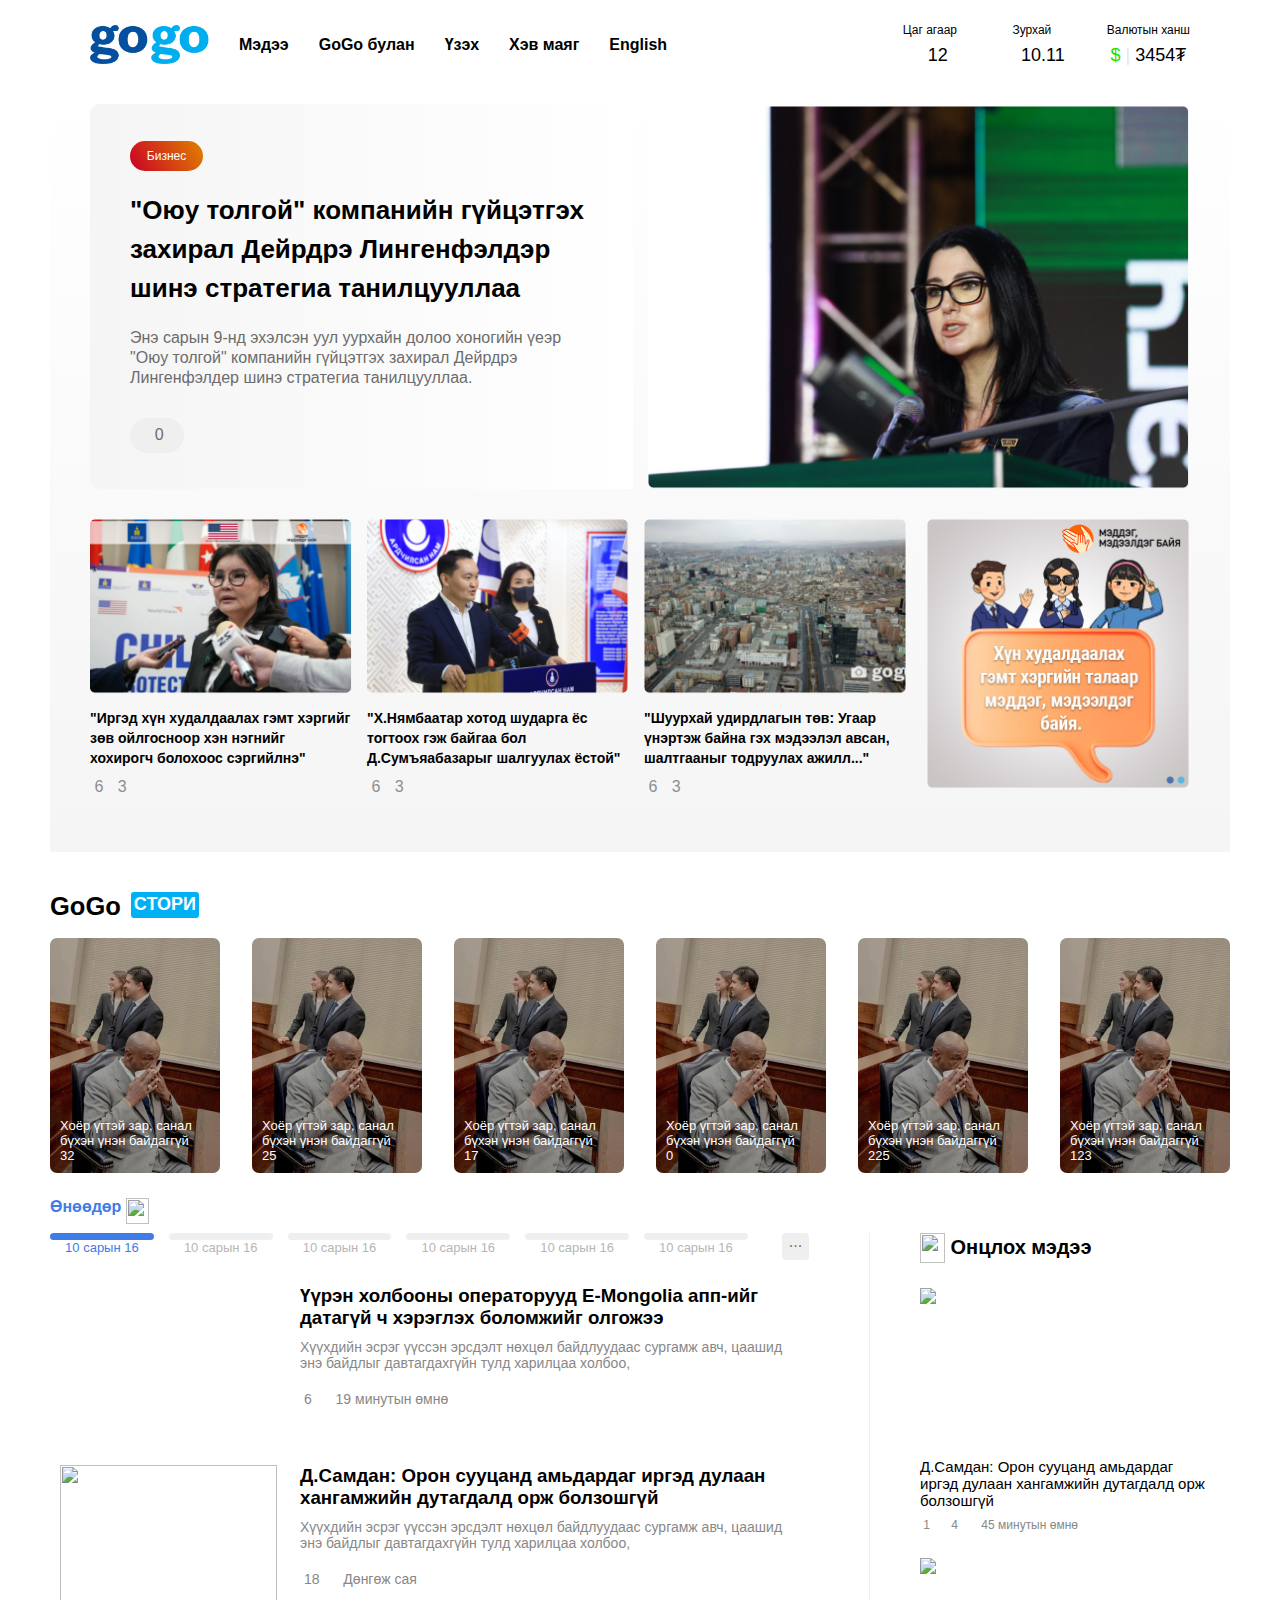
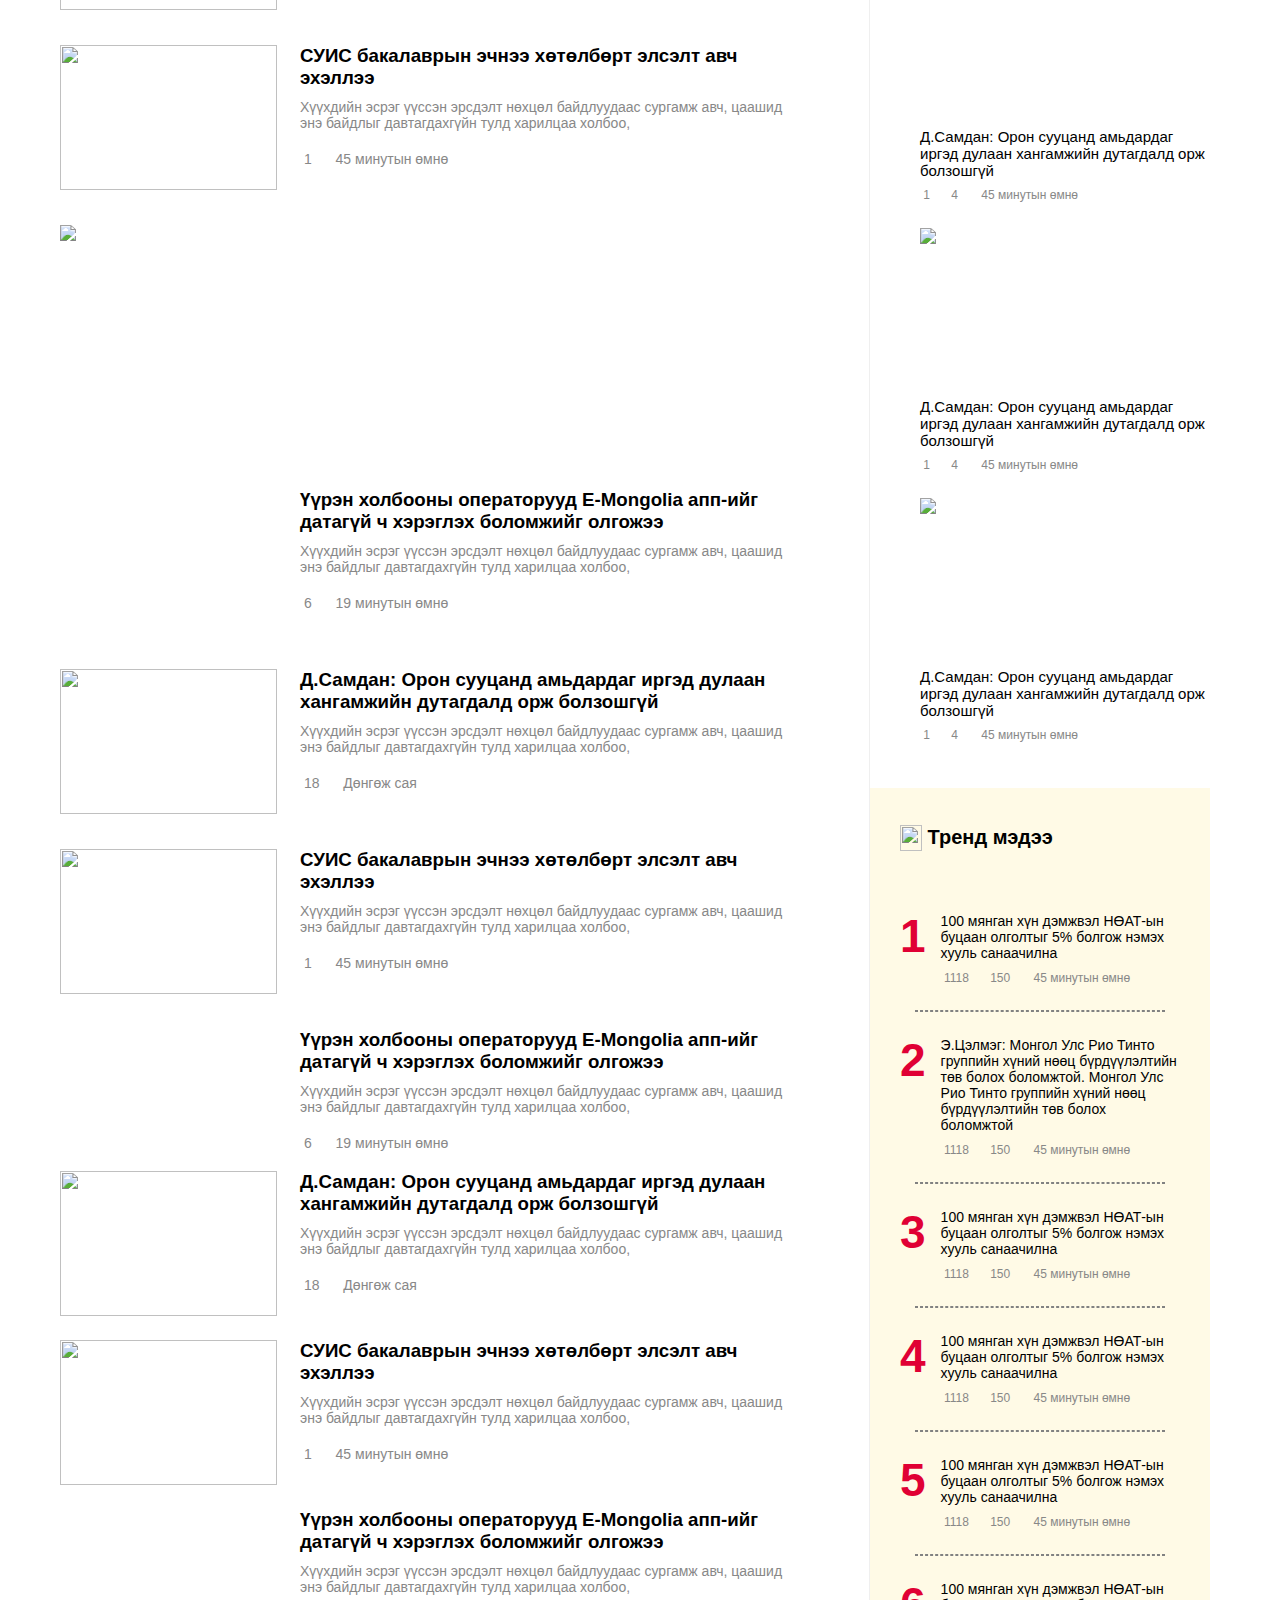
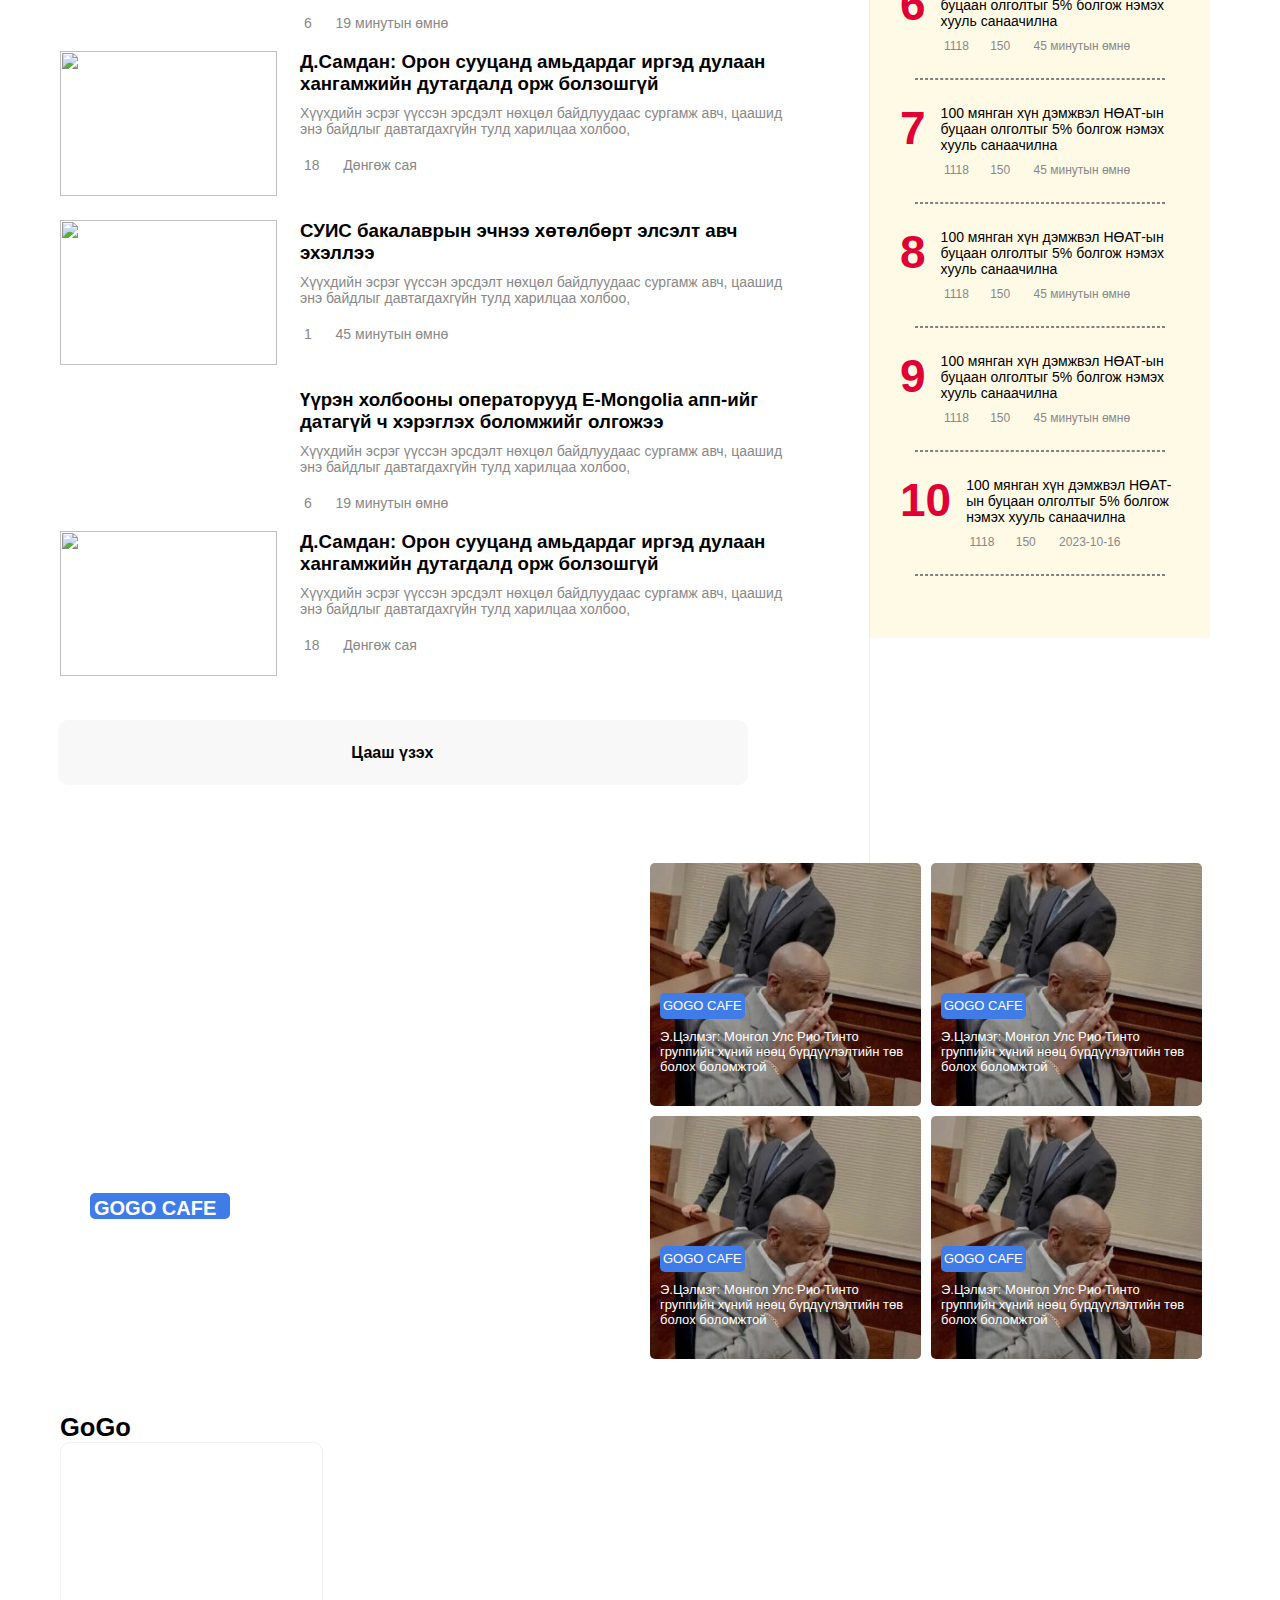
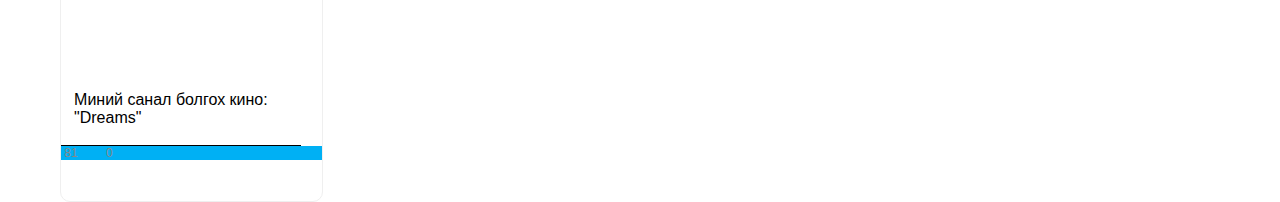
==== commit 23034088: "section-five" ====
--- a/index.html
+++ b/index.html
@@ -549,7 +549,13 @@
           </div>
         </div>
         <div class="display-flex see-more">
-          <p>Цааш үзэх</p> &nbsp;<img src="https://mgl.gogo.mn//newsn/v4/images/more.50d348c2.png" width="17" alt="" style="height: 21px;">
+          <p>Цааш үзэх</p>
+          &nbsp;<img
+            src="https://mgl.gogo.mn//newsn/v4/images/more.50d348c2.png"
+            width="17"
+            alt=""
+            style="height: 21px"
+          />
         </div>
       </aside>
       <aside class="middle-aside display-flex">
@@ -845,25 +851,62 @@
       </aside>
     </section>
     <section class="section-four display-flex container">
-      
       <div class="section-four-left">
         <p class="gogo-cafe">GOGO CAFE</p>
-        <p>Э.Цэлмэг: Монгол Улс Рио Тинто группийн хүний нөөц бүрдүүлэлтийн төв болох боломжтой</p>
+        <p>
+          Э.Цэлмэг: Монгол Улс Рио Тинто группийн хүний нөөц бүрдүүлэлтийн төв
+          болох боломжтой
+        </p>
         <p class="border-dashed"></p>
-        <p class="font-size-12">ДЭЛГЭРЭНГҮЙ &nbsp;<i class="fa-solid fa-arrow-right"></i></p>
+        <p class="font-size-12">
+          ДЭЛГЭРЭНГҮЙ &nbsp;<i class="fa-solid fa-arrow-right"></i>
+        </p>
       </div>
       <div class="section-four-right">
-        <div class="four-right"><p class="gogo-cafe-2">GOGO CAFE</p>
-          <p>Э.Цэлмэг: Монгол Улс Рио Тинто группийн хүний нөөц бүрдүүлэлтийн төв болох боломжтой</p>
-        </div>
-        <div class="four-right"><p class="gogo-cafe-2">GOGO CAFE</p>
-          <p>Э.Цэлмэг: Монгол Улс Рио Тинто группийн хүний нөөц бүрдүүлэлтийн төв болох боломжтой</p>
-        </div>
-        <div class="four-right"><p class="gogo-cafe-2">GOGO CAFE</p>
-          <p>Э.Цэлмэг: Монгол Улс Рио Тинто группийн хүний нөөц бүрдүүлэлтийн төв болох боломжтой</p>
-        </div>
-        <div class="four-right"><p class="gogo-cafe-2">GOGO CAFE</p>
-          <p>Э.Цэлмэг: Монгол Улс Рио Тинто группийн хүний нөөц бүрдүүлэлтийн төв болох боломжтой</p>
+        <div class="four-right">
+          <p class="gogo-cafe-2">GOGO CAFE</p>
+          <p>
+            Э.Цэлмэг: Монгол Улс Рио Тинто группийн хүний нөөц бүрдүүлэлтийн төв
+            болох боломжтой
+          </p>
+        </div>
+        <div class="four-right">
+          <p class="gogo-cafe-2">GOGO CAFE</p>
+          <p>
+            Э.Цэлмэг: Монгол Улс Рио Тинто группийн хүний нөөц бүрдүүлэлтийн төв
+            болох боломжтой
+          </p>
+        </div>
+        <div class="four-right">
+          <p class="gogo-cafe-2">GOGO CAFE</p>
+          <p>
+            Э.Цэлмэг: Монгол Улс Рио Тинто группийн хүний нөөц бүрдүүлэлтийн төв
+            болох боломжтой
+          </p>
+        </div>
+        <div class="four-right">
+          <p class="gogo-cafe-2">GOGO CAFE</p>
+          <p>
+            Э.Цэлмэг: Монгол Улс Рио Тинто группийн хүний нөөц бүрдүүлэлтийн төв
+            болох боломжтой
+          </p>
+        </div>
+      </div>
+    </section>
+    <section class="section-five container">
+      <span id="gogo-tittle">GoGo</span>
+      <span id="style">ХЭВ МАЯГ</span>
+      <div class="gogo-style-card">
+        <div class="gogo-style-card-image">
+          <span class="opacity-0"
+            >Унших&nbsp;<i class="fa-solid fa-arrow-right"></i
+          ></span>
+        </div>
+        <p class="dreams">Миний санал болгох кино: "Dreams"</p>
+        <p id="row-line"></p>
+        <div class="gogo-style-card-icon">
+          <span><i class="fa-solid fa-share"></i>&nbsp;81</span>
+          <span><i class="fa-solid fa-message"></i>&nbsp;0</span>
         </div>
       </div>
     </section>
--- a/style.css
+++ b/style.css
@@ -386,6 +386,7 @@
   background-color: #00b0f4;
   background: url("https://mgl.gogo.mn/newsn/thumbnail/1000/images/c/2023/10/311560-13102023-1697170235-1782031612-111.jpg")
     no-repeat;
+  border-radius: 5px;
   background-size: 160%;
   background-position: center;
   padding: 330px 20px 20px 30px;
@@ -432,6 +433,7 @@
 }
 .four-right {
   background-image: url(./section\ two\ 2.png);
+  border-radius: 5px;
   color: #FFFFFF;
   font-size: 13px;
   padding: 130px 15px 0px 10px;
@@ -442,3 +444,59 @@
   background-size: 115%;
   transition-duration: 0.7s;
 }
+.section-five {
+  margin-top: 50px;
+
+  max-width: 1160px;
+}
+#style {
+  height: 25.5px;
+  width: 69, 7px;
+  font-size: 18px;
+  font-weight: 700;
+  border-radius: 3px;
+  padding: 2px 3px;
+  color: #fff;
+  margin-left: 10px;
+  margin-bottom: 20px;
+}
+.gogo-style-card {
+  height: 360px;
+  width: 263px;
+  border: #efefef 0.5px solid;
+  border-radius: 10px;
+}
+.gogo-style-card-image {
+  height: 230px;
+  background: url(https://mgl.gogo.mn/newsn/thumbnail/510/images/c/2023/10/311753-13102023-1697156891-1745020475-dreams.jpg) center;
+  border-top-right-radius: 10px;
+  border-top-left-radius: 10px;
+  color: #FFFFFF;
+  text-align: center;
+  padding: 40% 30%;
+}
+.gogo-style-card-image:hover {
+  transition-duration: 0.5s;background-size: 210%;
+  opacity: 1;
+}
+.dreams {
+  height: 72px;
+  font-size: 16px;
+  padding: 7% 5%;
+}
+.opacity-0 {
+  opacity: 0;
+}
+.gogo-style-card-icon {
+  display: flex;
+  gap: 25px;
+  background-color: #00b0f4;
+  
+  font-size: 12px;
+  color: #888888;
+}
+#row-line {
+  width: 240px;
+  height: 1px;
+  background-color: #000000;
+}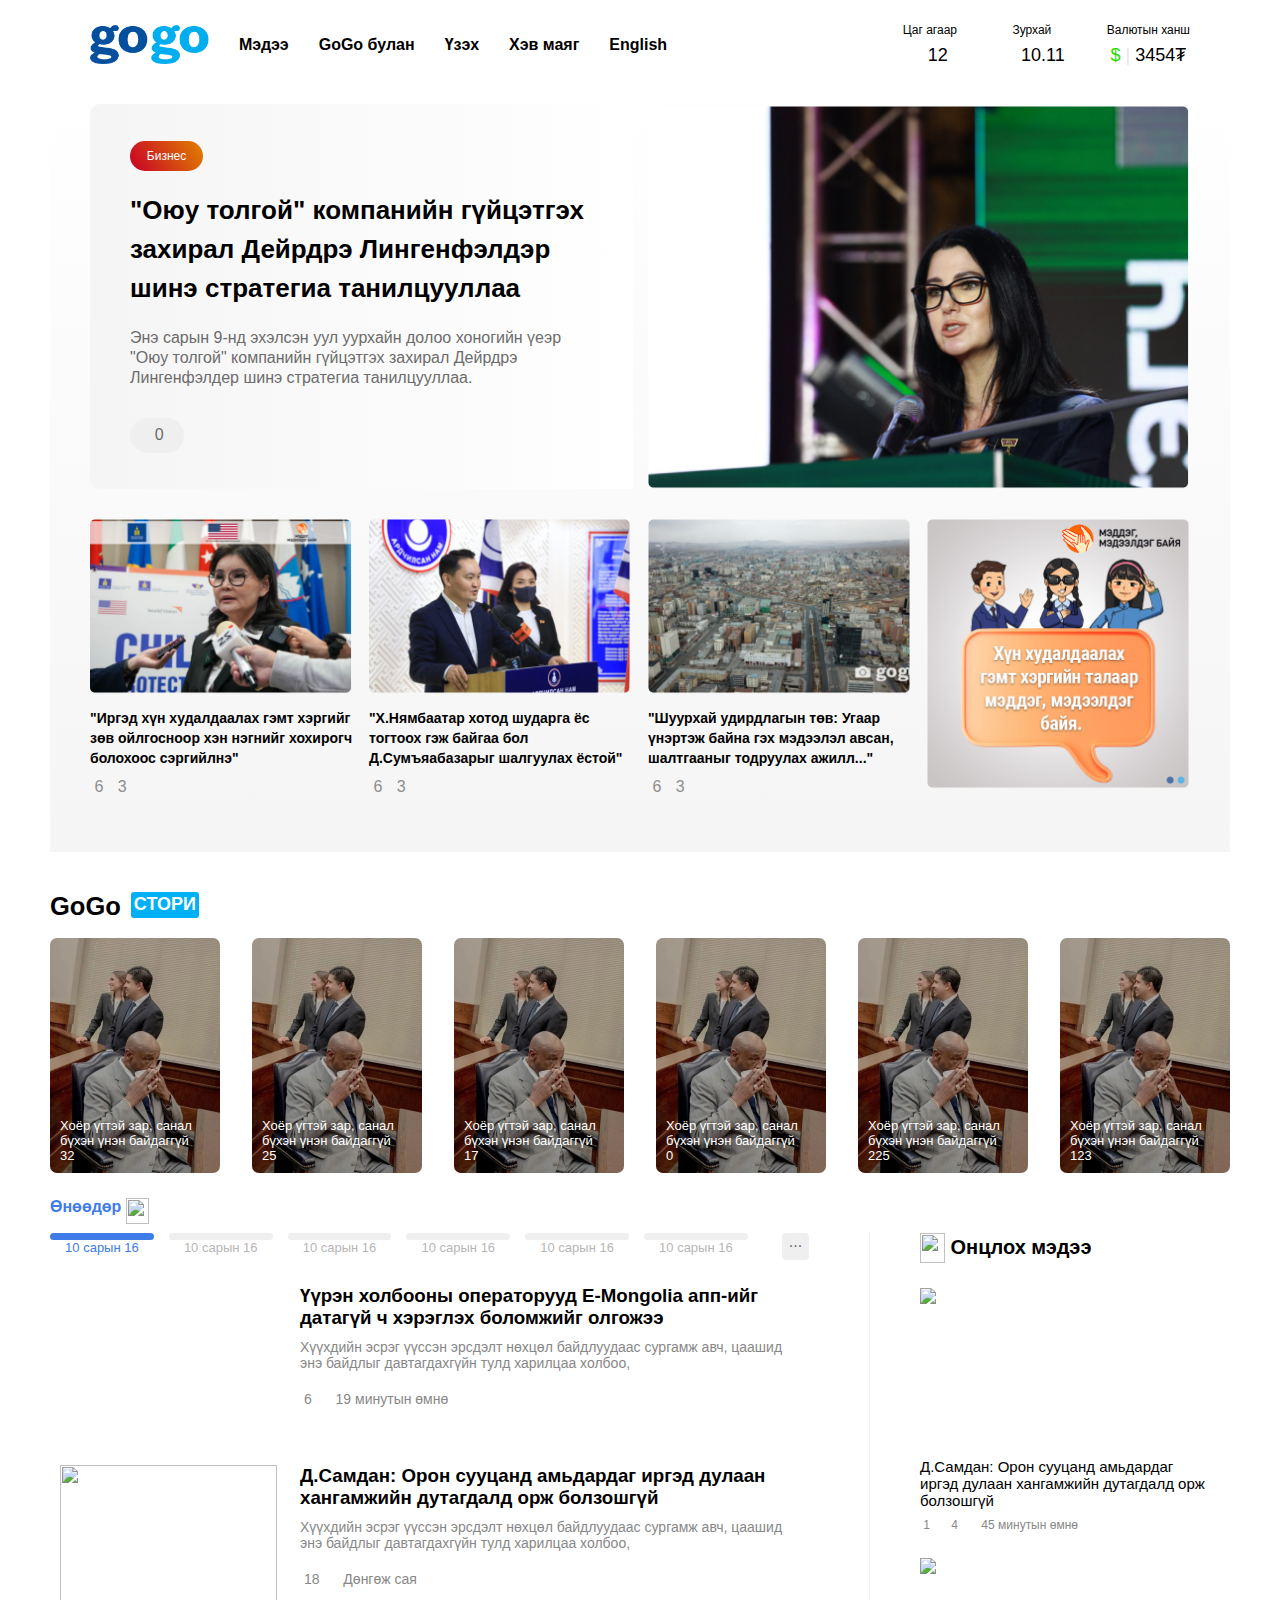
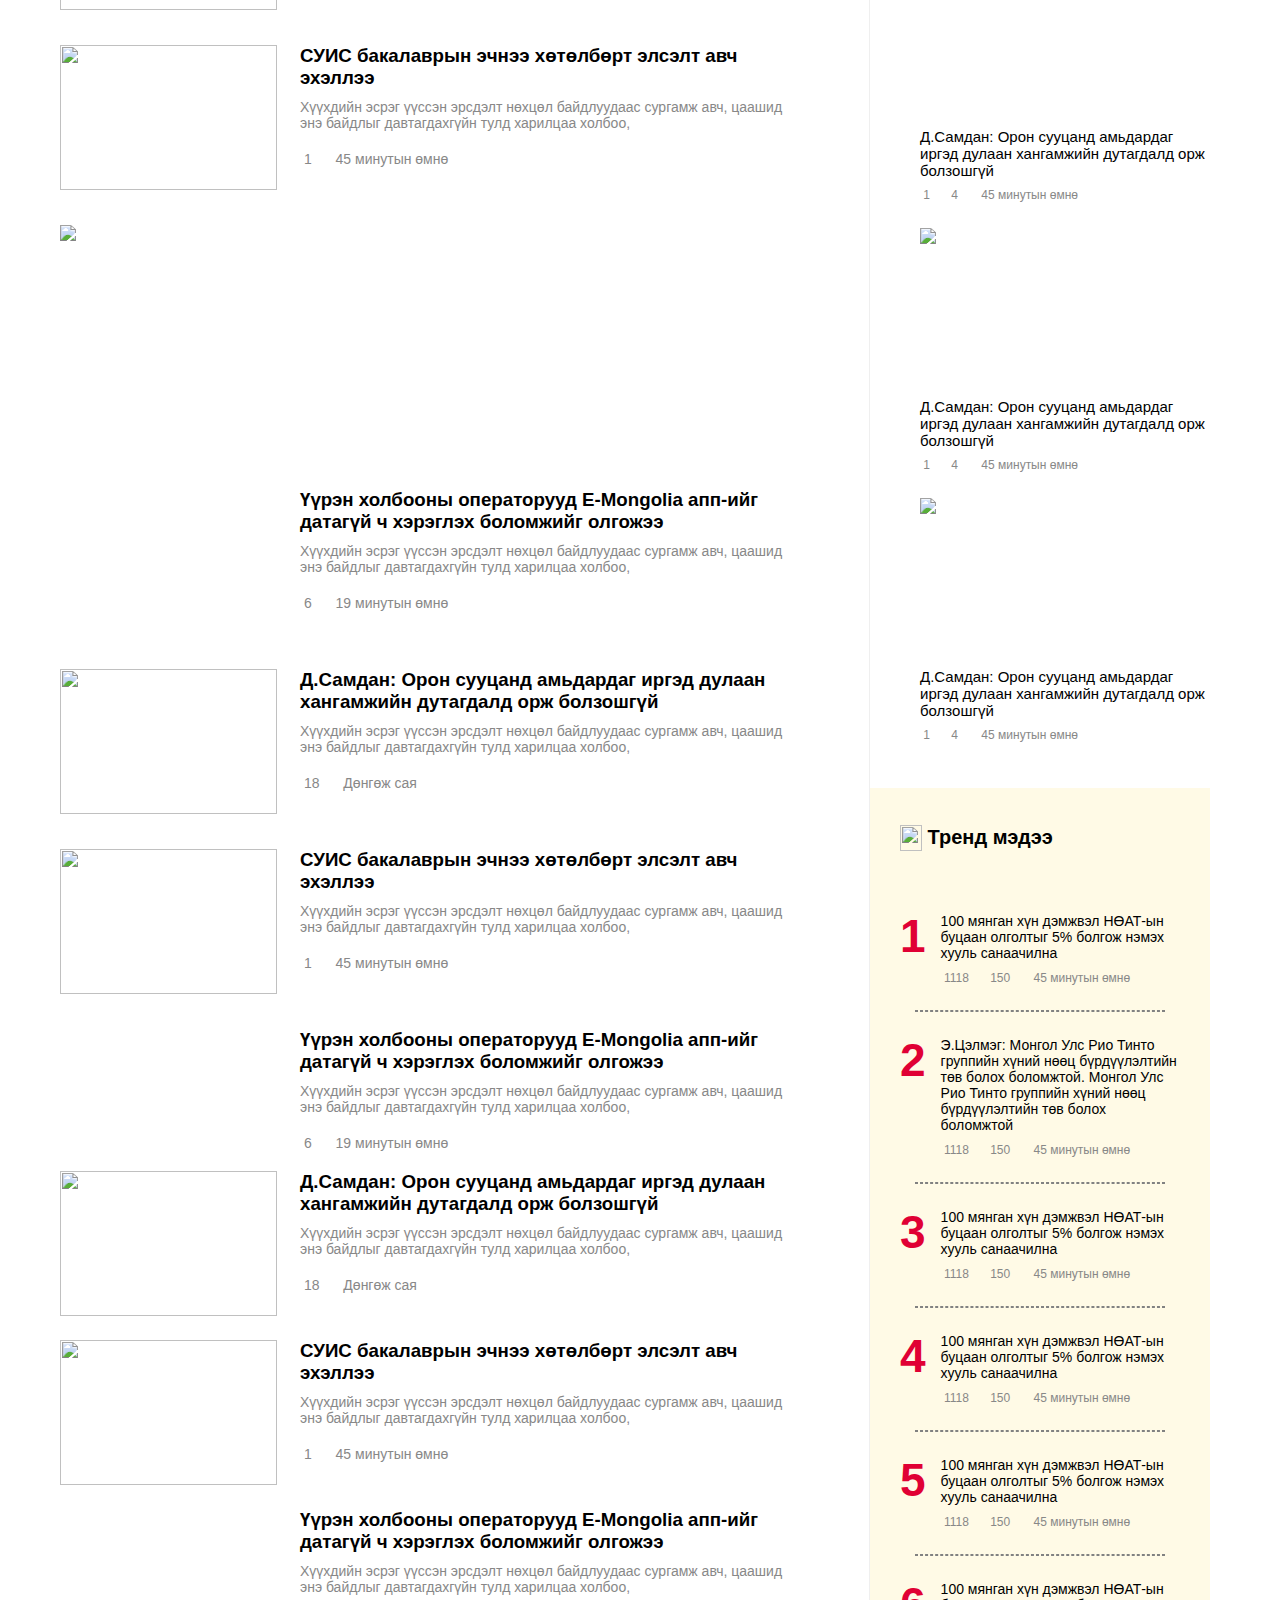
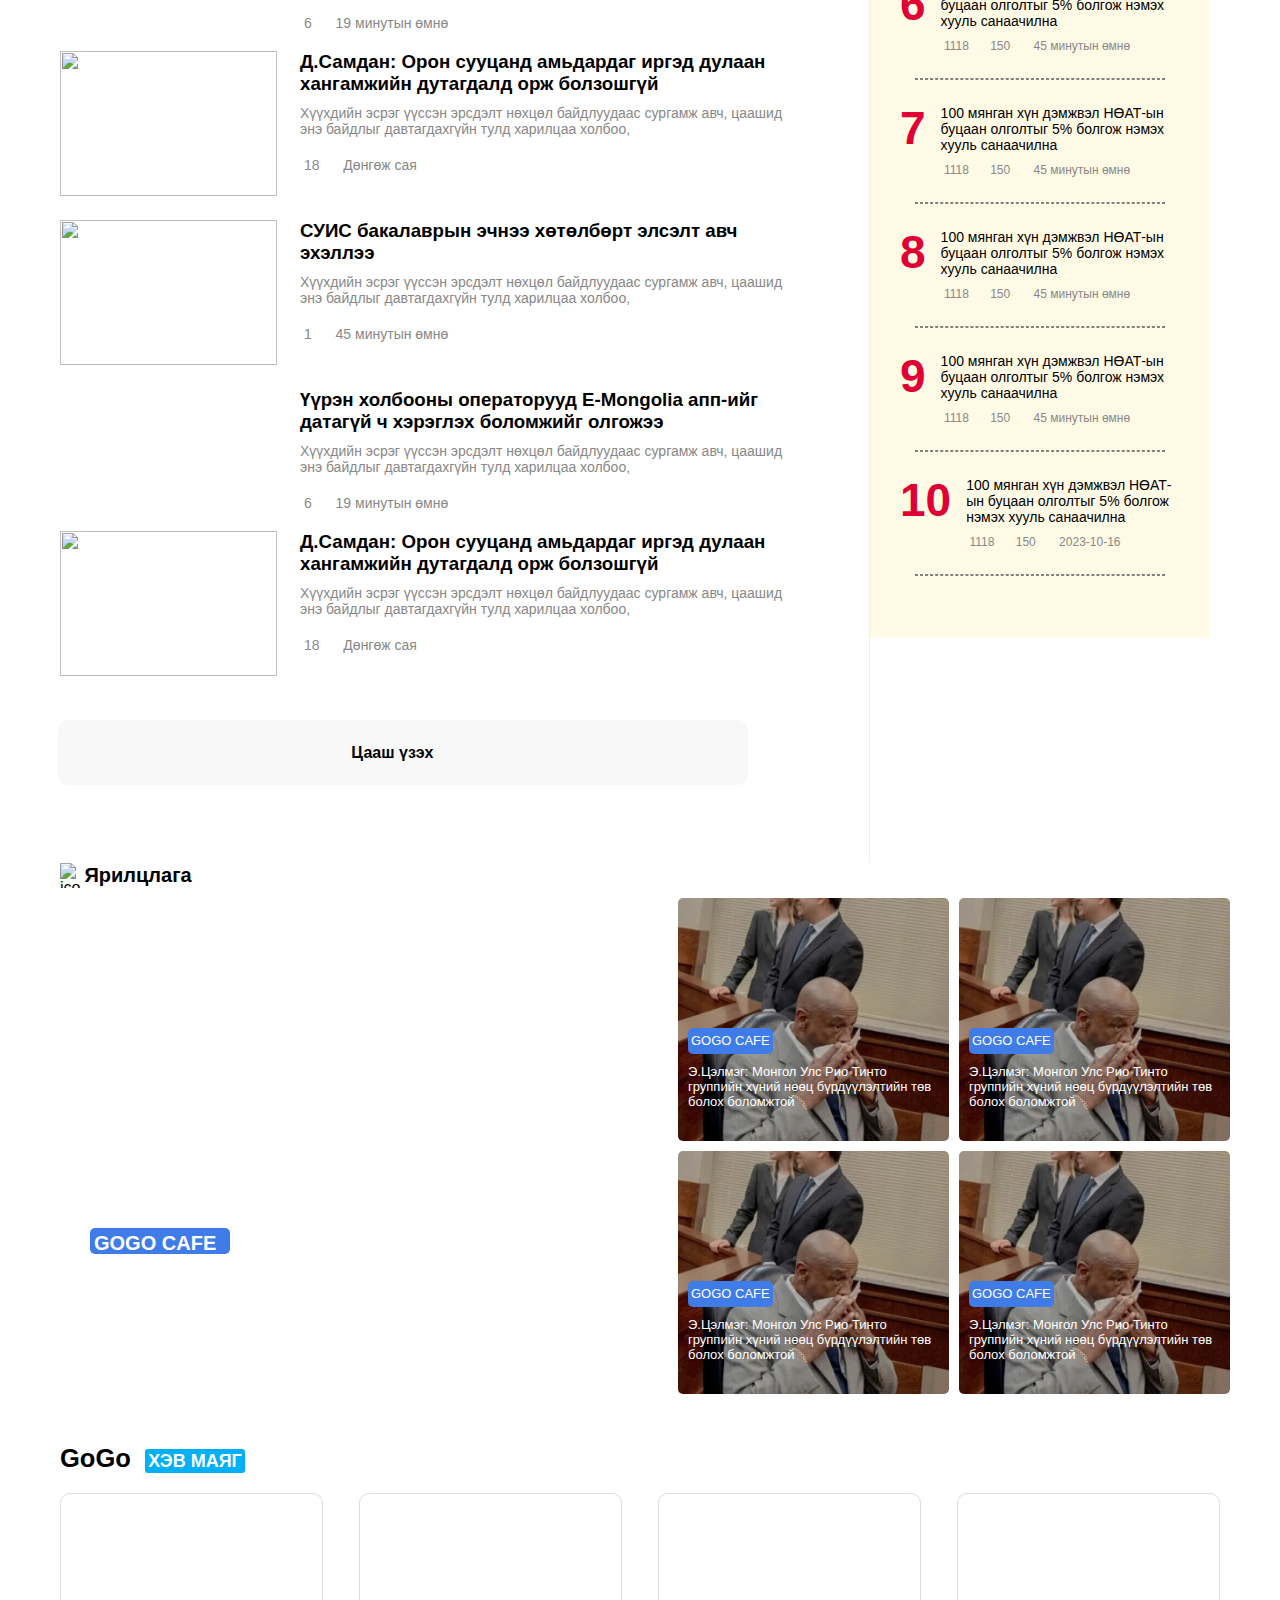
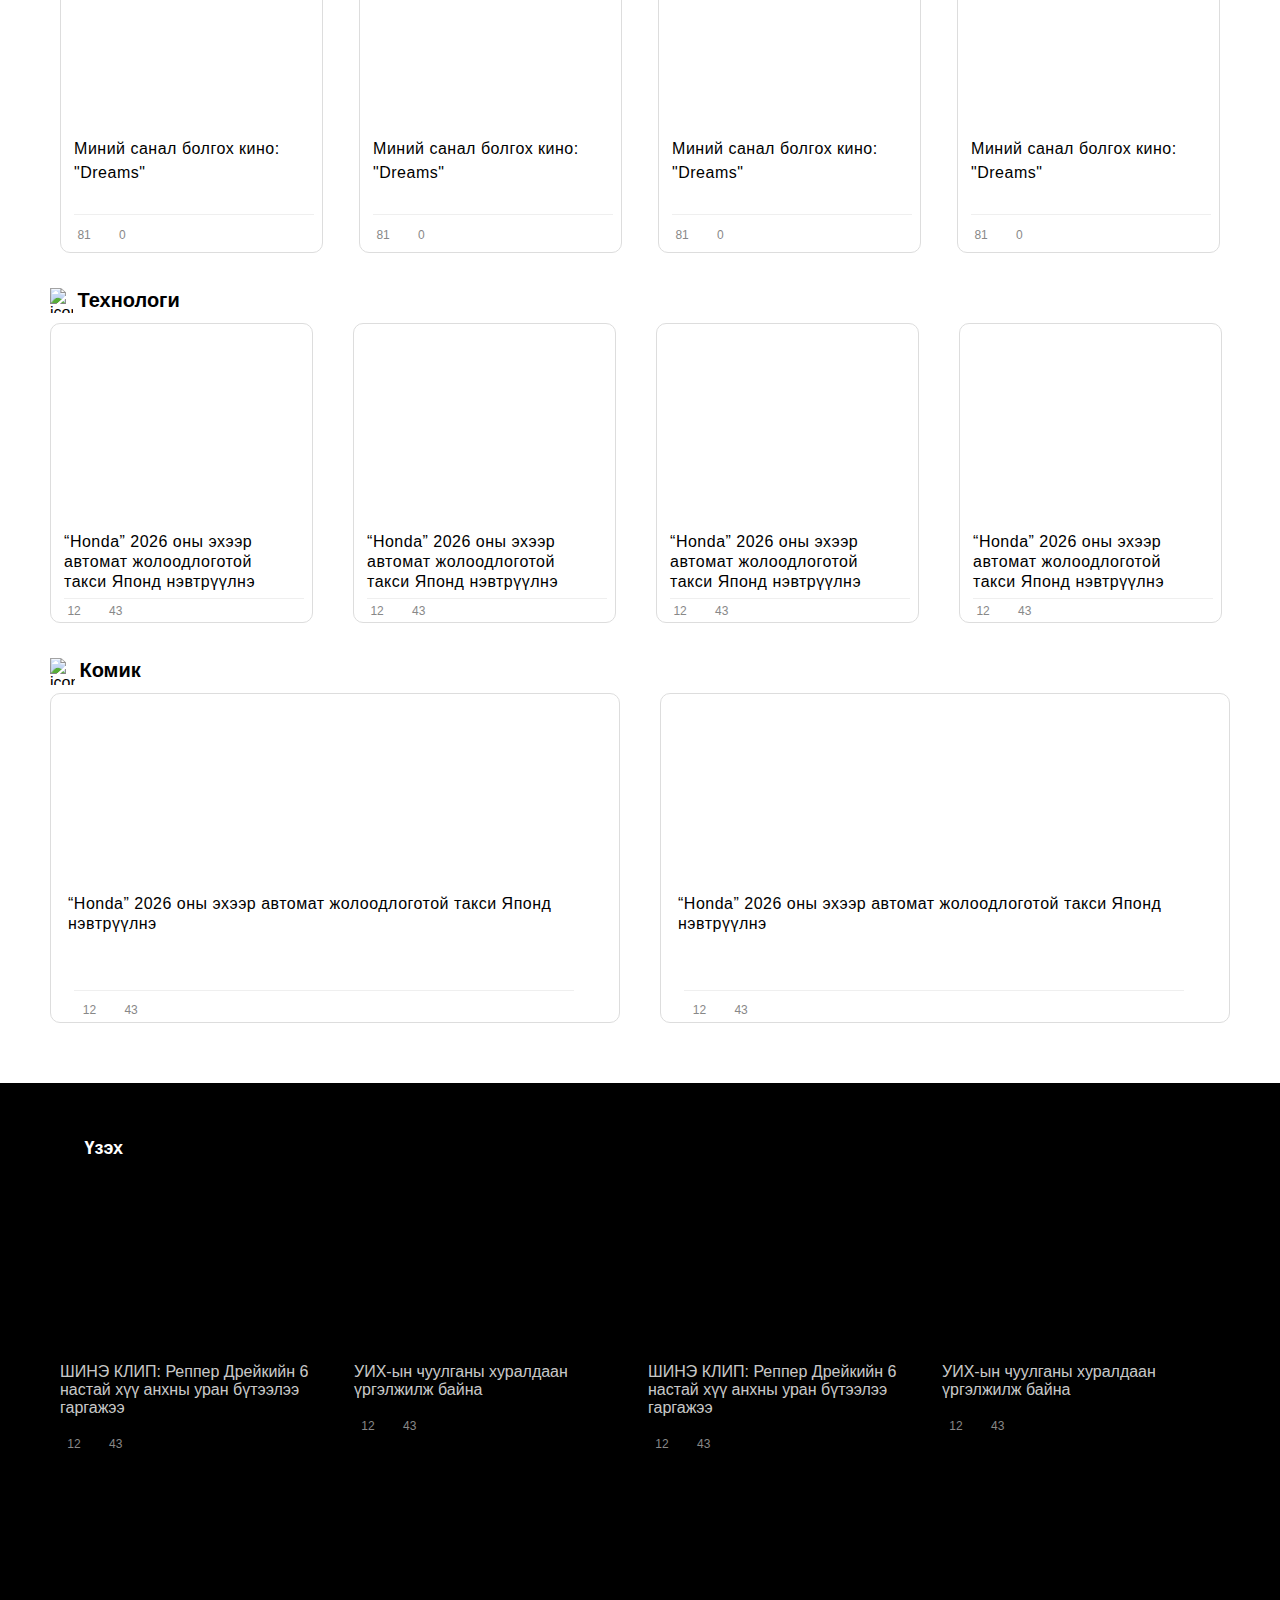
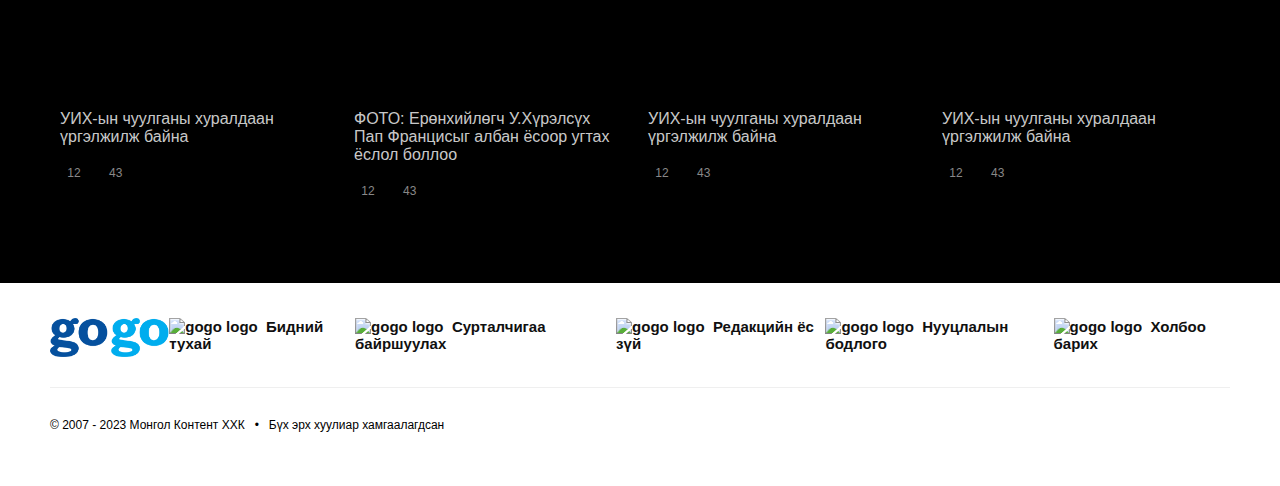
==== commit c99570ec: "container change" ====
--- a/index.html
+++ b/index.html
@@ -10,8 +10,8 @@
       crossorigin="anonymous"
     ></script>
   </head>
-  <body class="container">
-    <header class="display-flex">
+  <body>
+    <header class="display-flex container">
       <div class="header-left display-flex">
         <img src="./gogo-logo.345096b3.png" alt="gogo-logo" />
         <p>Мэдээ <i class="fa-solid fa-chevron-down"></i></p>
@@ -56,8 +56,8 @@
         </div>
       </div>
     </header>
-    <section class="section-one highlight">
-      <div class="display-flex">
+    <section class="container section-one highlight">
+      <div class="container display-flex">
         <div class="business padding-left-40">
           <p class="business-button">Бизнес</p>
           <h2>
@@ -73,8 +73,8 @@
         </div>
         <img id="business-photo" src="./bussiness photo.png" alt="" />
       </div>
-      <div class="section-one-bottom display-flex">
-        <div>
+      <div class="container section-one-bottom display-flex">
+        <div class="one-bottom-height">
           <img src="./section-one-bottom-img-1.png" alt="" />
           <p class="margin-top-10 font-size-14 line-height-20">
             <b
@@ -87,7 +87,7 @@
             <p><i class="fa-solid fa-message"></i>&nbsp;3</p>
           </div>
         </div>
-        <div>
+        <div class="one-bottom-height">
           <img src="./section-one-bottom-img-2.png" alt="" />
           <p class="margin-top-10 font-size-14 line-height-20">
             <b
@@ -100,7 +100,7 @@
             <p><i class="fa-solid fa-message"></i>&nbsp;3</p>
           </div>
         </div>
-        <div>
+        <div class="one-bottom-height">
           <img src="./section-one-bottom-3.png" alt="" />
           <p class="margin-top-10 font-size-14 line-height-20">
             <b
@@ -850,66 +850,407 @@
         </div>
       </aside>
     </section>
-    <section class="section-four display-flex container">
-      <div class="section-four-left">
-        <p class="gogo-cafe">GOGO CAFE</p>
-        <p>
-          Э.Цэлмэг: Монгол Улс Рио Тинто группийн хүний нөөц бүрдүүлэлтийн төв
-          болох боломжтой
-        </p>
-        <p class="border-dashed"></p>
-        <p class="font-size-12">
-          ДЭЛГЭРЭНГҮЙ &nbsp;<i class="fa-solid fa-arrow-right"></i>
-        </p>
-      </div>
-      <div class="section-four-right">
-        <div class="four-right">
-          <p class="gogo-cafe-2">GOGO CAFE</p>
-          <p>
-            Э.Цэлмэг: Монгол Улс Рио Тинто группийн хүний нөөц бүрдүүлэлтийн төв
-            болох боломжтой
-          </p>
-        </div>
-        <div class="four-right">
-          <p class="gogo-cafe-2">GOGO CAFE</p>
-          <p>
-            Э.Цэлмэг: Монгол Улс Рио Тинто группийн хүний нөөц бүрдүүлэлтийн төв
-            болох боломжтой
-          </p>
-        </div>
-        <div class="four-right">
-          <p class="gogo-cafe-2">GOGO CAFE</p>
-          <p>
-            Э.Цэлмэг: Монгол Улс Рио Тинто группийн хүний нөөц бүрдүүлэлтийн төв
-            болох боломжтой
-          </p>
-        </div>
-        <div class="four-right">
-          <p class="gogo-cafe-2">GOGO CAFE</p>
-          <p>
-            Э.Цэлмэг: Монгол Улс Рио Тинто группийн хүний нөөц бүрдүүлэлтийн төв
-            болох боломжтой
-          </p>
+    <section class="section-four container">
+      <div class="display-flex">
+        <img
+          src="https://mgl.gogo.mn//newsn/v4/images/interview.b47c0f6b.png"
+          width="20"
+          alt="icon"
+          style="height: 25px"
+        />&nbsp;
+        <span class="talk">Ярилцлага </span>
+      </div>
+      <div class="display-flex">
+        <div class="section-four-left">
+          <div class="section-four-left-word">
+            <p class="gogo-cafe">GOGO CAFE</p>
+            <p>
+              Э.Цэлмэг: Монгол Улс Рио Тинто группийн хүний нөөц бүрдүүлэлтийн
+              төв болох боломжтой
+            </p>
+            <p class="border-dashed"></p>
+            <p class="font-size-12">
+              ДЭЛГЭРЭНГҮЙ &nbsp;<i class="fa-solid fa-arrow-right"></i>
+            </p>
+          </div>
+        </div>
+        <div class="section-four-right">
+          <div class="four-right">
+            <p class="gogo-cafe-2">GOGO CAFE</p>
+            <p>
+              Э.Цэлмэг: Монгол Улс Рио Тинто группийн хүний нөөц бүрдүүлэлтийн
+              төв болох боломжтой
+            </p>
+          </div>
+          <div class="four-right">
+            <p class="gogo-cafe-2">GOGO CAFE</p>
+            <p>
+              Э.Цэлмэг: Монгол Улс Рио Тинто группийн хүний нөөц бүрдүүлэлтийн
+              төв болох боломжтой
+            </p>
+          </div>
+          <div class="four-right">
+            <p class="gogo-cafe-2">GOGO CAFE</p>
+            <p>
+              Э.Цэлмэг: Монгол Улс Рио Тинто группийн хүний нөөц бүрдүүлэлтийн
+              төв болох боломжтой
+            </p>
+          </div>
+          <div class="four-right">
+            <p class="gogo-cafe-2">GOGO CAFE</p>
+            <p>
+              Э.Цэлмэг: Монгол Улс Рио Тинто группийн хүний нөөц бүрдүүлэлтийн
+              төв болох боломжтой
+            </p>
+          </div>
         </div>
       </div>
     </section>
     <section class="section-five container">
       <span id="gogo-tittle">GoGo</span>
       <span id="style">ХЭВ МАЯГ</span>
-      <div class="gogo-style-card">
-        <div class="gogo-style-card-image">
-          <span class="opacity-0"
-            >Унших&nbsp;<i class="fa-solid fa-arrow-right"></i
+      <div class="display-flex space-between margin-top-20">
+        <div class="gogo-style-card">
+          <div class="gogo-style-card-image">
+            <span class="opacity-0"
+              >Унших&nbsp;<i class="fa-solid fa-arrow-right"></i
+            ></span>
+          </div>
+          <p class="dreams">Миний санал болгох кино: "Dreams"</p>
+          <p id="row-line"></p>
+          <div class="gogo-style-card-icon">
+            <span><i class="fa-solid fa-share"></i>&nbsp;81</span>
+            <span><i class="fa-solid fa-message"></i>&nbsp;0</span>
+          </div>
+        </div>
+        <div class="gogo-style-card">
+          <div class="gogo-style-card-image">
+            <span class="opacity-0"
+              >Унших&nbsp;<i class="fa-solid fa-arrow-right"></i
+            ></span>
+          </div>
+          <p class="dreams">Миний санал болгох кино: "Dreams"</p>
+          <p id="row-line"></p>
+          <div class="gogo-style-card-icon">
+            <span><i class="fa-solid fa-share"></i>&nbsp;81</span>
+            <span><i class="fa-solid fa-message"></i>&nbsp;0</span>
+          </div>
+        </div>
+        <div class="gogo-style-card">
+          <div class="gogo-style-card-image">
+            <span class="opacity-0"
+              >Унших&nbsp;<i class="fa-solid fa-arrow-right"></i
+            ></span>
+          </div>
+          <p class="dreams">Миний санал болгох кино: "Dreams"</p>
+          <p id="row-line"></p>
+          <div class="gogo-style-card-icon">
+            <span><i class="fa-solid fa-share"></i>&nbsp;81</span>
+            <span><i class="fa-solid fa-message"></i>&nbsp;0</span>
+          </div>
+        </div>
+        <div class="gogo-style-card">
+          <div class="gogo-style-card-image">
+            <span class="opacity-0"
+              >Унших&nbsp;<i class="fa-solid fa-arrow-right"></i
+            ></span>
+          </div>
+          <p class="dreams">Миний санал болгох кино: "Dreams"</p>
+          <p id="row-line"></p>
+          <div class="gogo-style-card-icon">
+            <span><i class="fa-solid fa-share"></i>&nbsp;81</span>
+            <span><i class="fa-solid fa-message"></i>&nbsp;0</span>
+          </div>
+        </div>
+      </div>
+    </section>
+    <section class="container section-six margin-top-35">
+      <div class="display-flex">
+        <img
+          src="https://mgl.gogo.mn//newsn/v4/images/tech.a4b28dbb.png"
+          width="23"
+          alt="icon"
+          style="height: 25px"
+        />&nbsp;
+        <span class="talk">Технологи</span>
+      </div>
+      <div class="display-flex gap-40">
+        <div class="gogo-technology-card">
+          <div class="gogo-technology-card-image">
+            <span class="opacity-0"
+              >Унших&nbsp;<i class="fa-solid fa-arrow-right"></i
+            ></span>
+          </div>
+          <p class="honda">
+            “Hondа” 2026 оны эхээр автомат жолоодлоготой такси Японд нэвтрүүлнэ
+          </p>
+          <p id="row-line-2"></p>
+          <div class="gogo-style-card-icon">
+            <span><i class="fa-solid fa-share"></i>&nbsp;12</span>
+            <span><i class="fa-solid fa-message"></i>&nbsp;43</span>
+          </div>
+        </div>
+        <div class="gogo-technology-card">
+          <div class="gogo-technology-card-image">
+            <span class="opacity-0"
+              >Унших&nbsp;<i class="fa-solid fa-arrow-right"></i
+            ></span>
+          </div>
+          <p class="honda">
+            “Hondа” 2026 оны эхээр автомат жолоодлоготой такси Японд нэвтрүүлнэ
+          </p>
+          <p id="row-line-2"></p>
+          <div class="gogo-style-card-icon">
+            <span><i class="fa-solid fa-share"></i>&nbsp;12</span>
+            <span><i class="fa-solid fa-message"></i>&nbsp;43</span>
+          </div>
+        </div>
+        <div class="gogo-technology-card">
+          <div class="gogo-technology-card-image">
+            <span class="opacity-0"
+              >Унших&nbsp;<i class="fa-solid fa-arrow-right"></i
+            ></span>
+          </div>
+          <p class="honda">
+            “Hondа” 2026 оны эхээр автомат жолоодлоготой такси Японд нэвтрүүлнэ
+          </p>
+          <p id="row-line-2"></p>
+          <div class="gogo-style-card-icon">
+            <span><i class="fa-solid fa-share"></i>&nbsp;12</span>
+            <span><i class="fa-solid fa-message"></i>&nbsp;43</span>
+          </div>
+        </div>
+        <div class="gogo-technology-card">
+          <div class="gogo-technology-card-image">
+            <span class="opacity-0"
+              >Унших&nbsp;<i class="fa-solid fa-arrow-right"></i
+            ></span>
+          </div>
+          <p class="honda">
+            “Hondа” 2026 оны эхээр автомат жолоодлоготой такси Японд нэвтрүүлнэ
+          </p>
+          <p id="row-line-2"></p>
+          <div class="gogo-style-card-icon">
+            <span><i class="fa-solid fa-share"></i>&nbsp;12</span>
+            <span><i class="fa-solid fa-message"></i>&nbsp;43</span>
+          </div>
+        </div>
+      </div>
+    </section>
+    <section class="container section-seven margin-top-35">
+      <div class="display-flex">
+        <img
+          src="https://mgl.gogo.mn//newsn/v4/images/comic.9afb6d5b.png"
+          width="25"
+          alt="icon"
+          style="height: 27px"
+        />&nbsp;
+        <span class="talk">Комик</span>
+      </div>
+      <div class="display-flex gap-40">
+        <div class="gogo-comic-card">
+          <div class="gogo-comic-card-image">
+            <span class="opacity-0"
+              >Унших&nbsp;<i class="fa-solid fa-arrow-right"></i
+            ></span>
+          </div>
+          <div class="height-130">
+            <p class="comic-word">
+              “Hondа” 2026 оны эхээр автомат жолоодлоготой такси Японд
+              нэвтрүүлнэ
+            </p>
+            <p id="row-line-3"></p>
+            <div class="gogo-style-card-icon">
+              <span><i class="fa-solid fa-share"></i>&nbsp;12</span>
+              <span><i class="fa-solid fa-message"></i>&nbsp;43</span>
+            </div>
+          </div>
+        </div>
+        <div class="gogo-comic-card">
+          <div class="gogo-comic-card-image">
+            <span class="opacity-0"
+              >Унших&nbsp;<i class="fa-solid fa-arrow-right"></i
+            ></span>
+          </div>
+          <div class="height-130">
+            <p class="comic-word">
+              “Hondа” 2026 оны эхээр автомат жолоодлоготой такси Японд
+              нэвтрүүлнэ
+            </p>
+            <p id="row-line-3"></p>
+            <div class="gogo-style-card-icon">
+              <span><i class="fa-solid fa-share"></i>&nbsp;12</span>
+              <span><i class="fa-solid fa-message"></i>&nbsp;43</span>
+            </div>
+          </div>
+        </div>
+      </div>
+    </section>
+    <section class="section-eight">
+      <div class="container display-flex margin-bottom-20">
+        <img
+          src="https://mgl.gogo.mn//newsn/v4/images/play-btn.12e64771.svg"
+          width="30"
+          alt=""
+        />&nbsp;
+        <span class="align-items-center">Үзэх</span>
+      </div>
+      <div class="container grid-container-three">
+        <div class="gogo-see-card">
+          <div class="gogo-see-card-image"></div>
+          <div class="see-card-word">
+            ШИНЭ КЛИП: Реппер Дрейкийн 6 настай хүү анхны уран бүтээлээ гаргажээ
+          </div>
+          <div class="gogo-style-card-icon margin-top-20 color-grey-bright">
+            <span><i class="fa-solid fa-share"></i>&nbsp;12</span>
+            <span><i class="fa-solid fa-message"></i>&nbsp;43</span>
+          </div>
+        </div>
+        <div class="gogo-see-card">
+          <div class="gogo-see-card-image"></div>
+          <div class="see-card-word">
+            УИХ-ын чуулганы хуралдаан үргэлжилж байна
+          </div>
+          <div class="gogo-style-card-icon margin-top-20 color-grey-bright">
+            <span><i class="fa-solid fa-share"></i>&nbsp;12</span>
+            <span><i class="fa-solid fa-message"></i>&nbsp;43</span>
+          </div>
+        </div>
+        <div class="gogo-see-card">
+          <div class="gogo-see-card-image"></div>
+          <div class="see-card-word">
+            ШИНЭ КЛИП: Реппер Дрейкийн 6 настай хүү анхны уран бүтээлээ гаргажээ
+          </div>
+          <div class="gogo-style-card-icon margin-top-20 color-grey-bright">
+            <span><i class="fa-solid fa-share"></i>&nbsp;12</span>
+            <span><i class="fa-solid fa-message"></i>&nbsp;43</span>
+          </div>
+        </div>
+        <div class="gogo-see-card">
+          <div class="gogo-see-card-image"></div>
+          <div class="see-card-word">
+            УИХ-ын чуулганы хуралдаан үргэлжилж байна
+          </div>
+          <div class="gogo-style-card-icon margin-top-20 color-grey-bright">
+            <span><i class="fa-solid fa-share"></i>&nbsp;12</span>
+            <span><i class="fa-solid fa-message"></i>&nbsp;43</span>
+          </div>
+        </div>
+        <div class="gogo-see-card">
+          <div class="gogo-see-card-image"></div>
+          <div class="see-card-word">
+            УИХ-ын чуулганы хуралдаан үргэлжилж байна
+          </div>
+          <div class="gogo-style-card-icon margin-top-20 color-grey-bright">
+            <span><i class="fa-solid fa-share"></i>&nbsp;12</span>
+            <span><i class="fa-solid fa-message"></i>&nbsp;43</span>
+          </div>
+        </div>
+        <div class="gogo-see-card">
+          <div class="gogo-see-card-image"></div>
+          <div class="see-card-word">
+            ФОТО: Ерөнхийлөгч У.Хүрэлсүх Пап Францисыг албан ёсоор угтах ёслол
+            боллоо
+          </div>
+          <div class="gogo-style-card-icon margin-top-20 color-grey-bright">
+            <span><i class="fa-solid fa-share"></i>&nbsp;12</span>
+            <span><i class="fa-solid fa-message"></i>&nbsp;43</span>
+          </div>
+        </div>
+        <div class="gogo-see-card">
+          <div class="gogo-see-card-image"></div>
+          <div class="see-card-word">
+            УИХ-ын чуулганы хуралдаан үргэлжилж байна
+          </div>
+          <div class="gogo-style-card-icon margin-top-20 color-grey-bright">
+            <span><i class="fa-solid fa-share"></i>&nbsp;12</span>
+            <span><i class="fa-solid fa-message"></i>&nbsp;43</span>
+          </div>
+        </div>
+        <div class="gogo-see-card">
+          <div class="gogo-see-card-image"></div>
+          <div class="see-card-word">
+            УИХ-ын чуулганы хуралдаан үргэлжилж байна
+          </div>
+          <div class="gogo-style-card-icon margin-top-20 color-grey-bright">
+            <span><i class="fa-solid fa-share"></i>&nbsp;12</span>
+            <span><i class="fa-solid fa-message"></i>&nbsp;43</span>
+          </div>
+        </div>
+      </div>
+    </section>
+    <footer class="container margin-top-35">
+      <div class="display-flex footer-top">
+        <img class="gogo-logo" src="./gogo-logo.345096b3.png" alt="gogo-logo" />
+        <div class="footer-top-right display-flex">
+          <div>
+            <img
+              src="https://mgl.gogo.mn/newsn/v4/images/tech.a4b28dbb.png"
+              alt="gogo logo"
+              width="15"
+              class="footer-logo"
+            />&nbsp;
+            <span>Бидний тухай</span>
+          </div>
+          <div>
+            <img
+              src="https://mgl.gogo.mn/newsn/v4/images/surtalchilgaa.2f9ee07e.png"
+              alt="gogo logo"
+              width="15"
+              class="footer-logo"
+            />&nbsp;
+            <span>Сурталчигаа байршуулах</span>
+          </div>
+          <div>
+            <img
+              src="https://mgl.gogo.mn/newsn/v4/images/redakts.41ba2bab.png"
+              alt="gogo logo"
+              width="15"
+              class="footer-logo"
+            />&nbsp;
+            <span>Редакцийн ёс зүй</span>
+          </div>
+          <div>
+            <img
+              src="https://mgl.gogo.mn/newsn/v4/images/nuutslal.e823e529.png"
+              alt="gogo logo"
+              width="15"
+              class="footer-logo"
+            />&nbsp;
+            <span>Нууцлалын бодлого</span>
+          </div>
+          <div>
+            <img
+              src="https://mgl.gogo.mn/newsn/v4/images/holboo.99f66db8.png"
+              alt="gogo logo"
+              width="15"
+              class="footer-logo"
+            />&nbsp;
+            <span>Холбоо барих</span>
+          </div>
+        </div>
+      </div>
+      <p class="row-line-4"></p>
+      <div class="display-flex footer-top footer-bottom">
+        <div class="font-size-12">
+          © 2007 - 2023 Монгол Контент ХХК &nbsp;&nbsp;•&nbsp;&nbsp; Бүх эрх
+          хуулиар хамгаалагдсан
+        </div>
+        <div class="gap-40">
+          <span class="padding-left-10"
+            ><i class="fa-brands fa-facebook-f" style="color: #b0b0b0"></i
           ></span>
-        </div>
-        <p class="dreams">Миний санал болгох кино: "Dreams"</p>
-        <p id="row-line"></p>
-        <div class="gogo-style-card-icon">
-          <span><i class="fa-solid fa-share"></i>&nbsp;81</span>
-          <span><i class="fa-solid fa-message"></i>&nbsp;0</span>
-        </div>
-      </div>
-    </section>
-    <footer></footer>
+          <span class="padding-left-10"
+            ><i class="fa-brands fa-twitter" style="color: #b0b0b0"></i
+          ></span>
+          <span class="padding-left-10"
+            ><i class="fa-brands fa-youtube" style="color: #b0b0b0"></i
+          ></span>
+          <span class="padding-left-10"
+            ><i class="fa-brands fa-instagram" style="color: #b0b0b0"></i
+          ></span>
+        </div>
+      </div>
+    </footer>
   </body>
 </html>
--- a/style.css
+++ b/style.css
@@ -87,7 +87,7 @@
   padding-bottom: 50px;
   height: 763px;
   margin: auto;
-  max-width: 1180px;
+  width: 1180px;
   padding-right: 40px;
   padding-left: 40px;
 }
@@ -153,6 +153,9 @@
   height: 233px;
   gap: 15px;
   margin-top: 30px;
+}
+.one-bottom-height {
+  width: 269px;
 }
 .section-one-bottom img {
   height: 175px;
@@ -378,25 +381,33 @@
   margin-bottom: 25px;
 }
 .section-four {
-  height: 500px;
   padding-left: 10px;
+  max-width: 1180px;
+}
+.talk {
+  font-size: 20px;
+  margin-bottom: 10px;
+  font-weight: 550;
+  line-height: 25px;
 }
 .section-four-left {
-  width: 580px;
-  background-color: #00b0f4;
+  width: 100%;
+  background-color: #c40097;
   background: url("https://mgl.gogo.mn/newsn/thumbnail/1000/images/c/2023/10/311560-13102023-1697170235-1782031612-111.jpg")
     no-repeat;
   border-radius: 5px;
-  background-size: 160%;
+  background-size: 170%;
   background-position: center;
-  padding: 330px 20px 20px 30px;
+  margin-right: 10px;
+}
+.section-four-left-word {
   color: #fff;
   font-size: 20px;
   font-weight: 600;
-  margin-right: 10px;
+  padding: 330px 20px 20px 30px;
 }
 .section-four-left:hover {
-  background-size: 170%;
+  background-size: 177%;
   transition-duration: 0.7s;
 }
 .gogo-cafe {
@@ -430,11 +441,12 @@
   grid-template-columns: 271px 271px;
   grid-template-rows: 243px 243px;
   gap: 10px;
+  justify-content: space-between;
 }
 .four-right {
   background-image: url(./section\ two\ 2.png);
   border-radius: 5px;
-  color: #FFFFFF;
+  color: #ffffff;
   font-size: 13px;
   padding: 130px 15px 0px 10px;
   background-size: 110%;
@@ -446,7 +458,6 @@
 }
 .section-five {
   margin-top: 50px;
-
   max-width: 1160px;
 }
 #style {
@@ -458,31 +469,40 @@
   padding: 2px 3px;
   color: #fff;
   margin-left: 10px;
-  margin-bottom: 20px;
+  background-color: #00b0f4;
 }
 .gogo-style-card {
   height: 360px;
   width: 263px;
-  border: #efefef 0.5px solid;
+  border: #dddddd 0.5px solid;
   border-radius: 10px;
 }
 .gogo-style-card-image {
   height: 230px;
-  background: url(https://mgl.gogo.mn/newsn/thumbnail/510/images/c/2023/10/311753-13102023-1697156891-1745020475-dreams.jpg) center;
+  background: url(https://mgl.gogo.mn/newsn/thumbnail/510/images/c/2023/10/311753-13102023-1697156891-1745020475-dreams.jpg)
+    center;
   border-top-right-radius: 10px;
   border-top-left-radius: 10px;
-  color: #FFFFFF;
+  color: #ffffff;
   text-align: center;
   padding: 40% 30%;
+  text-shadow: 1px 1px 1px;
+}
+.gogo-style-card-image:hover .opacity-0 {
+  transition: all 0.6s;
+  background-size: 210%;
+  opacity: 1;
 }
 .gogo-style-card-image:hover {
-  transition-duration: 0.5s;background-size: 210%;
-  opacity: 1;
+  transition: 0.6s;
+  background-size: 210%;
 }
 .dreams {
   height: 72px;
   font-size: 16px;
-  padding: 7% 5%;
+  padding: 5% 5%;
+  letter-spacing: 0.5px;
+  line-height: 24px;
 }
 .opacity-0 {
   opacity: 0;
@@ -490,13 +510,165 @@
 .gogo-style-card-icon {
   display: flex;
   gap: 25px;
-  background-color: #00b0f4;
-  
   font-size: 12px;
+  padding-left: 5%;
   color: #888888;
 }
 #row-line {
   width: 240px;
   height: 1px;
+  background-color: #efefef;
+  margin-top: 7%;
+  margin-bottom: 5%;
+  margin-left: 5%;
+}
+.space-between {
+  justify-content: space-between;
+}
+.margin-top-35 {
+  margin-top: 35px;
+}
+.gogo-technology-card {
+  height: 300px;
+  width: 263px;
+  border: #dddddd 0.5px solid;
+  border-radius: 10px;
+}
+.gogo-technology-card-image {
+  height: 170px;
+  background: url(https://mgl.gogo.mn/newsn/thumbnail/420/images/c/2023/10/-20102023-1697777976-1724811316-asdasd-7bwqu4b6114i0ou3cpret5d9nl05vqt0v5mqccm0lkw.jpg)
+    no-repeat top;
+  background-size: 110%;
+  border-top-right-radius: 10px;
+  border-top-left-radius: 10px;
+  color: #ffffff;
+  padding: 40% 30%;
+}
+.gogo-technology-card-image:hover {
+  transition: 0.6s;
+  background-size: 115%;
+}
+.gogo-technology-card-image:hover .opacity-0 {
+  transition: all 0.6s;
+  background-size: 115%;
+  opacity: 1;
+}
+.honda {
+  padding-left: 3%;
+  letter-spacing: 0.5px;
+  line-height: 20px;
+  padding: 0% 5%;
+}
+.gap-40 {
+  gap: 40px;
+}
+#row-line-2 {
+  width: 240px;
+  height: 1px;
+  background-color: #efefef;
+  margin-top: 2%;
+  margin-bottom: 2%;
+  margin-left: 5%;
+}
+.gogo-comic-card {
+  height: 330px;
+  width: 592px;
+  border: #dddddd 0.5px solid;
+  border-radius: 10px;
+}
+.gogo-comic-card-image {
+  height: 200px;
+  background: url(https://mgl.gogo.mn/newsn/thumbnail/1000/comic/2023/06/21/3773/comic-153411-688093610.jpeg)
+    no-repeat top;
+  background-size: 100%;
+  border-top-right-radius: 10px;
+  border-top-left-radius: 10px;
+}
+.height-130 {
+  height: 130px;
+}
+.gogo-comic-card-image:hover {
+  transition: 0.6s;
+  background-size: 101%;
+}
+.gogo-comic-card-image:hover .opacity-0 {
+  transition: all 0.6s;
+  background-size: 105%;
+  opacity: 1;
+  color: #ffffff;
+}
+.comic-word {
+  padding-left: 3%;
+  letter-spacing: 0.5px;
+  line-height: 20px;
+}
+#row-line-3 {
+  width: 500px;
+  height: 1px;
+  background-color: #efefef;
+  margin-top: 10%;
+  margin-bottom: 2%;
+  margin-left: 4%;
+  margin-right: 5%;
+}
+.section-eight {
+  height: 800px;
+  max-width: 2000px !important;
+  padding-top: 50px;
+  margin-top: 60px;
   background-color: #000000;
-}+  width: 100%;
+}
+.align-items-center {
+  align-items: center;
+  line-height: 30px;
+  font-size: 18px;
+  font-weight: 600;
+  color: #ffffff;
+}
+.margin-bottom-20 {
+  margin-bottom: 20px;
+}
+.grid-container-three {
+  display: grid;
+  grid-template-columns: 279px 279px 279px 279px;
+  grid-template-rows: 332px 332px;
+  column-gap: 15px;
+  row-gap: 15px;
+}
+.gogo-see-card-image {
+  background: url(https://mgl.gogo.mn/newsn/thumbnail/420/images/c/2023/04/-13042023-1681370795-1717018032-233441-30112018-1543562344-444474783-Chuulgan11.jpeg);
+  border-top-right-radius: 10px;
+  border-top-left-radius: 10px;
+  height: 170px;
+}
+.see-card-word {
+  padding-left: 10px;
+  padding-top: 10px;
+  color: #ffffffcc;
+}
+.gogo-logo {
+  height: 39px;
+}
+.footer-top {
+  justify-content: space-between;
+}
+.footer-top-right {
+  gap: 10px;
+  font-size: 15px;
+  color: #101010;
+  font-weight: 600;
+}
+.row-line-4 {
+  width: 1180px;
+  height: 1px;
+  background-color: #efefef;
+  margin-top: 30px;
+  margin-bottom: 30px;
+}
+.padding-left-10 {
+  padding-left: 10px;
+}
+.footer-bottom {
+  margin-bottom: 50px;
+}
